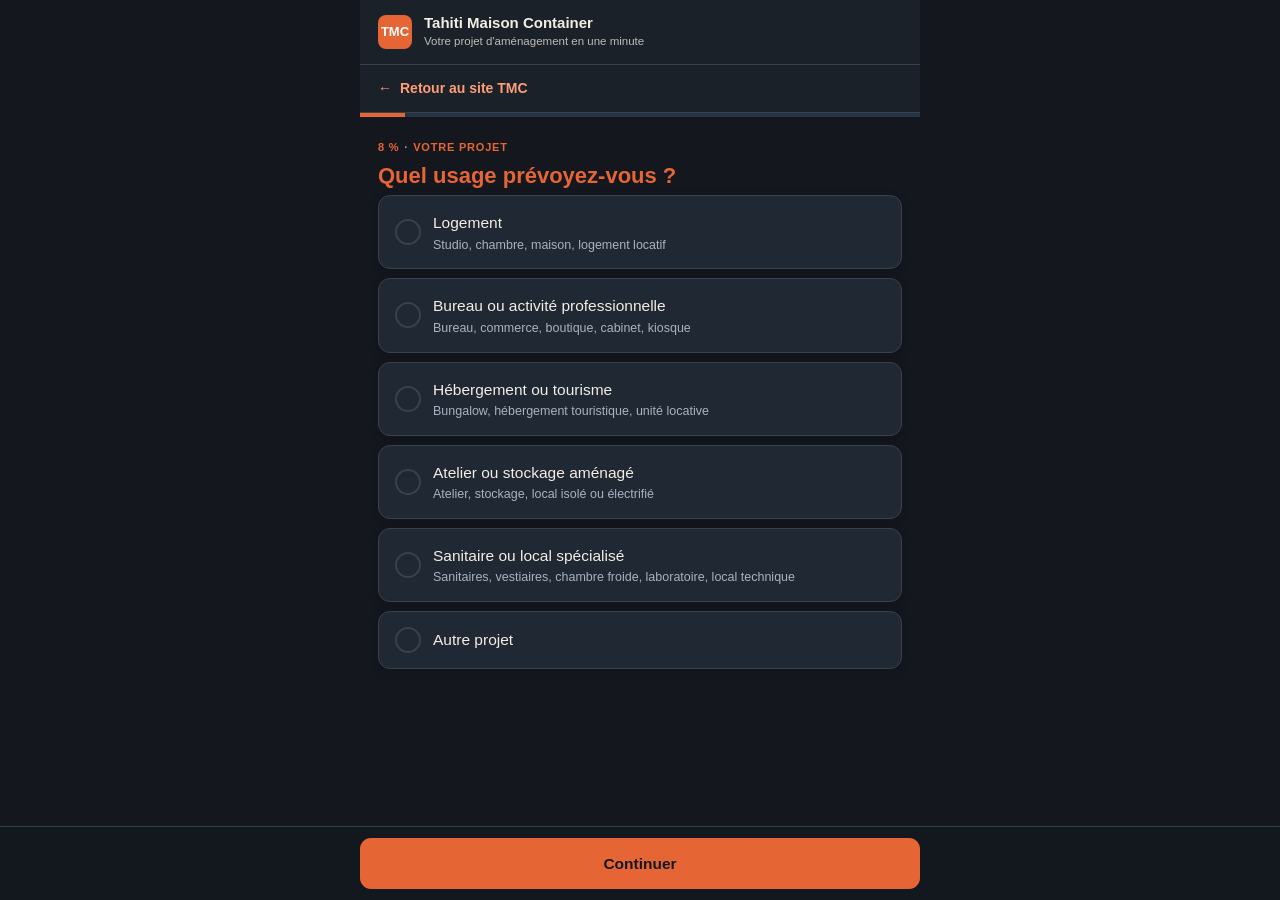
==== demande/index.html @ 203e708a "Remplacer le profil administration ou commune par Une administration publique" ====
<!DOCTYPE html>
<html lang="fr">
<head>
<meta charset="utf-8">
<meta name="viewport" content="width=device-width,initial-scale=1,viewport-fit=cover">
<title>Votre demande — Tahiti Maison Container</title>
<meta name="description" content="Décrivez votre projet en une minute et obtenez le prix réel livré dans votre commune. Tahiti Maison Container, conteneurs 20 DRY et 40 HC en Polynésie.">
<meta name="robots" content="index,follow">
<meta property="og:title" content="Votre demande — Tahiti Maison Container">
<meta property="og:description" content="Une minute pour décrire votre projet et connaître le prix livré chez vous.">
<meta name="theme-color" content="#14181e">
<style>
:root{--navy:#e56535;--navy2:#ff8f62;--or:#e56535;--vert:#397d46;--rouge:#ff8f87;--gris:#a8b3c2;--bg:#14181e;--card:#202833;--bord:#364252;--ombre:0 2px 10px rgba(0,0,0,.22)}
*{box-sizing:border-box;-webkit-tap-highlight-color:transparent}
html,body{margin:0;padding:0}
body{font-family:-apple-system,BlinkMacSystemFont,"Segoe UI",Roboto,Arial,sans-serif;background:var(--bg);color:#f3eee5;line-height:1.5;font-size:16px}
.app{max-width:560px;margin:0 auto;min-height:100vh;display:flex;flex-direction:column;background:var(--bg)}
header{background:var(--navy);color:#f3eee5;padding:14px 18px;display:flex;align-items:center;gap:12px}
header .logo{width:34px;height:34px;border-radius:8px;background:var(--or);display:flex;align-items:center;justify-content:center;font-weight:800;font-size:13px;flex:0 0 auto}
header h1{margin:0;font-size:15px;font-weight:700;line-height:1.2}
header p{margin:1px 0 0;font-size:11.5px;opacity:.75}
.bar{height:4px;background:#273241}
.bar i{display:block;height:100%;background:var(--or);width:0;transition:width .3s ease}
main{flex:1;padding:22px 18px 130px}
.step{display:none;animation:in .25s ease}
.step.on{display:block}
@keyframes in{from{opacity:0;transform:translateY(8px)}to{opacity:1;transform:none}}
.kicker{font-size:11px;font-weight:700;letter-spacing:.8px;text-transform:uppercase;color:var(--or);margin-bottom:6px}
.kicker b{color:var(--navy)}
.kicker i{font-style:normal;color:#98a4b5;margin:0 5px}
h2{margin:0 0 6px;font-size:22px;line-height:1.25;color:var(--navy);font-weight:750}
.sub{margin:0 0 18px;font-size:14px;color:var(--gris)}
.opts{display:flex;flex-direction:column;gap:9px}
button.opt{display:flex;align-items:center;gap:12px;width:100%;text-align:left;background:var(--card);border:1.5px solid var(--bord);border-radius:12px;padding:15px 16px;font:inherit;font-size:15.5px;color:#f3eee5;cursor:pointer;box-shadow:var(--ombre);transition:.12s}
button.opt:hover{border-color:var(--navy2)}
button.opt.sel{border-color:var(--navy);background:#35271f;box-shadow:inset 0 0 0 1px var(--navy)}
button.opt .ic{flex:0 0 auto;width:26px;height:26px;border-radius:50%;border:2px solid var(--bord);display:flex;align-items:center;justify-content:center;font-size:13px;color:#f3eee5}
button.opt.sel .ic{background:var(--navy);border-color:var(--navy)}
button.opt .tx{flex:1}
button.opt .tx small{display:block;color:var(--gris);font-size:12.5px;margin-top:2px;line-height:1.35}
label.f{display:block;margin-bottom:13px}
.mods{display:grid;grid-template-columns:1fr 1fr;gap:11px;margin:2px 0 13px}
.sep2{height:1px;background:var(--bord);margin:20px 0 16px}
.mods label.f{margin-bottom:0}
.mods input{text-align:center;font-weight:700}
label.f span{display:block;font-size:13px;font-weight:600;margin-bottom:5px;color:#e0e5ec}
input,select,textarea{width:100%;font:inherit;font-size:16px;padding:13px 14px;border:1.5px solid var(--bord);border-radius:11px;background:var(--card);color:#f3eee5}
input:focus,select:focus,textarea:focus{outline:0;border-color:var(--navy)}
textarea{min-height:88px;resize:vertical}
.err{color:var(--rouge);font-size:13px;margin-top:8px;font-weight:600}
.nav{position:fixed;left:0;right:0;bottom:0;background:rgba(20,24,30,.97);backdrop-filter:blur(8px);border-top:1px solid var(--bord);padding:11px 18px calc(11px + env(safe-area-inset-bottom))}
.nav .in{max-width:560px;margin:0 auto;display:flex;gap:10px;align-items:center}
.btn{font:inherit;font-size:15.5px;font-weight:700;border:0;border-radius:11px;padding:14px 20px;cursor:pointer}
.btn.p{background:var(--navy);color:#f3eee5;flex:1}
.btn.p:disabled{background:#364252;cursor:not-allowed}
.btn.s{background:transparent;color:var(--gris);padding:14px 12px;font-weight:600}
.prix{background:linear-gradient(135deg,var(--navy),var(--navy2));color:#f3eee5;border-radius:14px;padding:16px 18px;margin:16px 0 4px;box-shadow:var(--ombre)}
.prix .lb{font-size:11.5px;text-transform:uppercase;letter-spacing:.7px;opacity:.8}
.prix .val{font-size:29px;font-weight:800;line-height:1.15;margin:3px 0}
.prix .det{font-size:12.5px;opacity:.85}
.note{background:#2d241e;border-left:3px solid var(--or);padding:11px 13px;font-size:13.5px;border-radius:0 9px 9px 0;margin:14px 0}
.note b{color:#ff9d77}
.grille{margin:9px 0 12px;display:grid;grid-template-columns:1fr auto;gap:6px 14px;font-size:12.8px;align-items:baseline}
.grille i{font-style:normal;color:#c0b4a9;line-height:1.3}
.grille b{color:#ff9d77;white-space:nowrap;text-align:right;font-weight:700}
.grille em{grid-column:1/-1;font-style:normal;font-weight:800;color:var(--navy);font-size:11.5px;letter-spacing:.6px;text-transform:uppercase;margin:9px 0 1px;padding-bottom:4px;border-bottom:1px solid #544033}
.grille em:first-child{margin-top:2px}
.pj{margin:16px 0 2px}
.pjb{display:flex;align-items:center;justify-content:center;gap:9px;width:100%;background:var(--card);border:1.5px dashed #627087;border-radius:12px;padding:15px 16px;font-size:14.5px;font-weight:600;color:var(--navy);cursor:pointer;transition:.12s}
.pjb:hover{border-color:var(--navy);background:#273241}
.pjb input{display:none}
.pja{margin:8px 2px 0;font-size:12.5px;color:var(--gris);line-height:1.45}
.pjf{display:flex;align-items:center;gap:10px;background:var(--card);border:1.5px solid var(--bord);border-radius:11px;padding:10px 12px;margin-top:8px;font-size:13.5px}
.pjf .nm{flex:1;overflow:hidden;text-overflow:ellipsis;white-space:nowrap;color:#f3eee5}
.pjf .sz{color:var(--gris);font-size:12px;white-space:nowrap}
.pjf .rm{border:0;background:transparent;font:inherit;font-size:18px;line-height:1;color:#98a4b5;cursor:pointer;padding:0 2px}
.pjf .rm:hover{color:var(--rouge)}
.pjerr{color:var(--rouge);font-size:12.8px;font-weight:600;margin-top:8px}
.gab{background:var(--card);border:1px solid var(--bord);border-radius:12px;padding:12px 10px 10px;margin:14px 0 4px;box-shadow:var(--ombre)}
.gab svg{display:block;width:100%;height:auto}
.gab .lg{font-size:12.3px;color:var(--gris);line-height:1.65;margin:9px 4px 0}
.gab .lg b{color:#f3eee5}
.gab .lg u{text-decoration:none;color:#ff9d77;font-weight:700}
.gab .sep{height:1px;background:var(--bord);margin:12px 2px 10px}
.recap{background:var(--card);border:1px solid var(--bord);border-radius:13px;padding:4px 16px;box-shadow:var(--ombre)}
.recap .r{display:flex;justify-content:space-between;gap:14px;padding:11px 0;border-bottom:1px solid #364252;font-size:14px}
.recap .r:last-child{border:0}
.recap .r b{color:var(--gris);font-weight:600;flex:0 0 42%}
.recap .r span{text-align:right;flex:1}
.fin{text-align:center;padding:16px 0}
.fin .ok{width:66px;height:66px;border-radius:50%;background:var(--vert);color:#f3eee5;font-size:33px;display:flex;align-items:center;justify-content:center;margin:0 auto 14px}
footer{padding:16px 18px 26px;text-align:center;color:var(--gris);font-size:12px;line-height:1.6}
footer a{color:var(--navy);text-decoration:none;font-weight:600}

.site-return{display:flex;align-items:center;gap:8px;min-height:48px;padding:11px 18px;background:#f3eee5;color:var(--navy);border-bottom:1px solid var(--bord);font-size:14px;font-weight:700;text-decoration:none}
.site-return:hover{background:#273241;text-decoration:underline}
.site-return:focus-visible{outline:3px solid var(--or);outline-offset:-3px}

/* Palette harmonisée avec l’accueil TMC. */
:root{color-scheme:dark}
header{background:#1b2129;border-bottom:1px solid var(--bord)}
header .logo{color:#fff}
header h1{color:#f3eee5}
.bar{background:#273241}
.site-return{background:#1b2129;color:#ff9d77}
.btn.p{color:#14181e}
.btn.p:disabled{color:#98a4b5}
button.opt.sel .ic{color:#14181e}
.prix{background:linear-gradient(135deg,#36251f,#202833);border:1px solid #82503b;color:#f3eee5}
.prix .val{color:#ff9d77}
input::placeholder,textarea::placeholder{color:#98a4b5;opacity:1}
input:focus-visible,select:focus-visible,textarea:focus-visible,button:focus-visible,a:focus-visible{outline:2px solid #ff8f62;outline-offset:3px}
.gab svg text{fill:#c7d0dc}
.gab svg rect{fill:#273241;stroke:#e56535}
.gab svg line{stroke:#98a4b5}
.gab svg text[font-weight="800"]{fill:#ff9d77}

</style>
</head>
<body>
<div class="app">
<header>
  <div class="logo">TMC</div>
  <div><h1>Tahiti Maison Container</h1><p>Votre projet d'aménagement en une minute</p></div>
</header>
<a class="site-return" href="../"><span aria-hidden="true">←</span> Retour au site TMC</a>
<div class="bar"><i id="bar"></i></div>
<main id="main"></main>
<div class="nav"><div class="in">
  <button class="btn s" id="back" onclick="prec()">Retour</button>
  <button class="btn p" id="next" onclick="suiv()">Continuer</button>
</div></div>
<footer>
  Tahiti Maison Container — N° Tahiti 710194<br>
  <a href="tel:+68987226555">87 22 65 55</a> · <a href="mailto:tahitimaisoncontainer@gmail.com">tahitimaisoncontainer@gmail.com</a>
</footer>
</div>
<script>
/* ============ PARAMETRES A AJUSTER ============ */
var SITE_ACHAT = "https://tahitimaisoncontainer-jpg.github.io/avendrecontainer/";
// L’envoi est assuré par le modèle EmailJS dédié ci-dessous.


/* ============ TARIFS (identiques a la page de vente) ============ */
var BASE20 = 623451, BASE40 = 832451;
var COM = [
 ["Papeete",0,0],["Pirae",23892,28908],["Faa'a",23892,28908],["Arue",23892,28908],
 ["Punaauia",28908,47760],["Mahina",28908,47760],["Paea",35192,72897],["Tiarei",35192,72897],
 ["Papenoo",35192,72897],["Papara",47760,91750],["Hitiaa",47760,91750],["Mahaena",47760,91750],
 ["Mataiea",56559,106832],["Papeari",60329,109346],["Faaone",66000,111860],["Taravao",69127,113117],
 ["Toahotu",70384,115630],["Afaahiti",70384,115630],["Vairao",71641,116888],["Pueu",71641,116888],
 ["Teahupoo",75411,123171],["Tautira",75411,123171],["Moorea",90000,160000],
 ["Raiatea (au quai)",50000,95000],["Bora-Bora (au quai)",50000,95000],["Tahaa (au quai)",50000,95000],
 ["Autre île",-1,-1]
];
var ETUDE = [
 [60,"25 245 XPF"],[120,"45 499 XPF"],[180,"70 698 XPF"],[240,"90 783 XPF"],[9999,"120 042 XPF"]
];

/* ============ ETAT ============ */
var S = {besoin:"Aménager un conteneur"}, idx = 0, ordre = [];
var ENVOI_EN_COURS = false;
var BROUILLON_ENVOI = "tmc-amenagement-envoi-v2";
function referenceDemande(){
  if(!S.reference){
    var date = new Date().toLocaleDateString("fr-CA", {timeZone:"Pacific/Tahiti",year:"numeric",month:"2-digit",day:"2-digit"}).replace(/-/g, "").slice(2);
    var alphabet = "ABCDEFGHJKLMNPQRSTUVWXYZ23456789", octets = new Uint8Array(6), code = "";
    window.crypto.getRandomValues(octets);
    for(var i=0;i<octets.length;i++) code += alphabet[octets[i] % alphabet.length];
    S.reference = "AM-" + date + "-" + code;
  }
  return S.reference;
}

function fmt(n){ return String(Math.round(n)).replace(/\B(?=(\d{3})+(?!\d))/g," "); }
function comInfo(nom){ for(var i=0;i<COM.length;i++) if(COM[i][0]===nom) return COM[i]; return null; }

function prixUnitaire(){
  var c = comInfo(S.commune); if(!c) return null;
  if(c[1] === -1) return "devis";
  if(S.format === "20 DRY") return BASE20 + c[1];
  if(S.format === "40 HC")  return BASE40 + c[2];
  return null;
}
function prixTotal(){
  var u = prixUnitaire(); if(u === null || u === "devis") return u;
  var q = parseInt(S.quantite,10); if(!q || q < 1) q = 1;
  return u * q;
}
function tarifEtude(){
  var m = parseFloat(String(S.surface||"").replace(",","."));
  if(!m || m <= 0) return null;
  for(var i=0;i<ETUDE.length;i++) if(m <= ETUDE[i][0]) return ETUDE[i][1];
  return null;
}

/* ============ ECRANS ============ */
var E = {};

E.profil = {k:"Pour commencer", q:"Vous êtes…", ch:"profil", o:[
  ["Un particulier"],["Une entreprise"],["Une administration publique"],["Une association"]]};

E.redirection = {k:"Conteneur brut", q:"Tout est déjà en ligne", redirect:1,
  sub:"Pour un conteneur livré tel quel, le prix de votre commune s'affiche directement sur notre page conteneurs, et vous commandez depuis cette page. Inutile de remplir un questionnaire."};

E.commune = {k:"Le lieu", q:"Où votre projet sera-t-il installé ?", sel:"commune",
  sub:"Choisissez le lieu, puis ajoutez un quartier ou un repère si vous le connaissez."};

E.acces = {k:"Livraison", q:"Un camion-grue peut-il accéder à l'emplacement ?", ch:"acces",
  sub:"C'est le point qui fait échouer le plus de livraisons.", o:[
  ["Oui, l'accès est dégagé"],["Non, l'accès est difficile"],["Je ne sais pas"]]};

E.delai = {k:"Calendrier", q:"Pour quand ?", ch:"delai", o:[
  ["Dans le mois"],["Dans 1 à 3 mois"],["Dans 3 à 6 mois"],["Dans plus de 6 mois"],
  ["Pas de date, je me renseigne"]]};

/* ---- branche AMENAGEMENT ---- */
E.usage = {k:"Votre projet", q:"Quel usage prévoyez-vous ?", ch:"usage", o:[
  ["Logement","Studio, chambre, maison, logement locatif"],
  ["Bureau ou activité professionnelle","Bureau, commerce, boutique, cabinet, kiosque"],
  ["Hébergement ou tourisme","Bungalow, hébergement touristique, unité locative"],
  ["Atelier ou stockage aménagé","Atelier, stockage, local isolé ou électrifié"],
  ["Sanitaire ou local spécialisé","Sanitaires, vestiaires, chambre froide, laboratoire, local technique"],
  ["Autre projet"]]};

E.formule = {k:"Votre projet",q:"Quelle formule souhaitez-vous ?",ch:"formule",formule:1,
 sub:"Choisissez une formule pour votre projet.",o:[
 ["Clé en main sans assainissement","Aménagement complet, hors assainissement."],
 ["Clé en main avec assainissement","Aménagement complet avec assainissement."],
 ["Je choisis mes prestations","Je sélectionne les travaux souhaités."]]};

E.prestations = {k:"Votre aménagement", q:"Quelles prestations souhaitez-vous ?", ch:"prestations", multi:1, prestations:1,
  sub:"Plusieurs choix possibles. Sélectionnez les travaux à confier à TMC ; les autres pourront être précisés lors de notre échange.", o:[
  ["Isolation et habillage intérieur"],
  ["Électricité et éclairage"],
  ["Plomberie et sanitaires"],
  ["Cuisine"],
  ["Portes, fenêtres et baies vitrées"],
  ["Ventilation ou climatisation"],
  ["Toiture de protection"],
  ["Terrasse et accès"],
  ["Fondations ou plots"],
  ["Assainissement et raccordements"],
  ["Autres prestations"],
  ["À définir ensemble", "Nous préciserons les travaux avec vous.", 1]]};

E.destination = {k:"La livraison",q:"Où souhaitez-vous recevoir vos conteneurs ?",destination:1,
 sub:"Au quai ou jusqu’au terrain : choisissez ce qui vous convient."};

E.modules = {k:"Votre projet", q:"Quels conteneurs souhaitez-vous aménager ?", mod:1, gabarit:1, num:"surface",
  sub:"Indiquez vos conteneurs. La surface indicative est calculée automatiquement pour un logement ; vous recevrez ensuite votre estimation globale par email."};

E.implantation = {k:"Votre projet", q:"Comment ces modules seront-ils implantés ?", ch:"implantation",
  sub:"Assembler des conteneurs et en poser plusieurs séparément ne coûtent pas la même chose : jonctions et reprises d'étanchéité d'un côté, équipements et raccordements dupliqués de l'autre.", o:[
  ["Assemblés en un seul bâtiment","Ouvertures entre les modules, un seul volume habitable"],
  ["Séparés, posés indépendamment","Chaque module fonctionne seul, sur le même terrain ou sur plusieurs sites"],
  ["Superposés, avec un étage","Structure porteuse, escalier ou coursive"],
  ["Je ne sais pas encore","Nous le déterminerons ensemble"]]};

E.terrain = {k:"Le terrain", q:"Où en êtes-vous avec le terrain ?", ch:"terrain", o:[
  ["Il m'appartient ou je le loue"],
  ["Achat ou bail en cours de signature"],
  ["Je l'ai repéré, il n'est pas encore à moi"],
  ["Je n'ai pas encore de terrain"]]};

E.indivision = {k:"Le terrain", q:"Le terrain est-il en indivision ?", ch:"indivision",
  sub:"C'est le premier motif d'enlisement des projets en Polynésie. Autant le savoir tout de suite.", o:[
  ["Non, je suis seul propriétaire ou titulaire du bail"],
  ["Oui, et l'indivision est réglée","J'ai l'accord écrit des indivisaires"],
  ["Oui, et elle n'est pas réglée"],
  ["Je ne sais pas"]]};

var TERRAIN_PARTICULIER = E.terrain;
var TERRAIN_STRUCTURE = {k:"L’emplacement",q:"Votre structure dispose-t-elle déjà d’un emplacement pour ce projet ?",ch:"terrain",o:[
 ["Oui, l’emplacement est disponible"],
 ["Un emplacement est identifié, mais sa mise à disposition reste à confirmer"],
 ["Non, nous recherchons encore un emplacement"],
 ["Je ne sais pas, ce point est géré par un autre service"]]};
E.droitUsage={k:"L’emplacement",q:"L’utilisation de cet emplacement est-elle autorisée pour ce projet ?",ch:"droitUsage",o:[
 ["Oui, l’accord de la structure ou du gestionnaire est obtenu"],
 ["L’accord est en cours"],
 ["Je ne sais pas"]]};
function estStructure(){
 return ["Une entreprise","Une administration publique","Une association"].indexOf(S.profil)>-1;
}
function etatTerrain(){
 var equivalents={
  "Oui, l’emplacement est disponible":"Il m'appartient ou je le loue",
  "Un emplacement est identifié, mais sa mise à disposition reste à confirmer":"Je l'ai repéré, il n'est pas encore à moi",
  "Non, nous recherchons encore un emplacement":"Je n'ai pas encore de terrain",
  "Je ne sais pas, ce point est géré par un autre service":"À confirmer par la structure"};
 return equivalents[S.terrain]||S.terrain;
}
function terrainLocalise(){
 return ["Il m'appartient ou je le loue","Achat ou bail en cours de signature","Je l'ai repéré, il n'est pas encore à moi"].indexOf(etatTerrain())>-1;
}
function droitsTerrainClairs(){
 return estStructure()?S.droitUsage==="Oui, l’accord de la structure ou du gestionnaire est obtenu":
  S.indivision==="Non, je suis seul propriétaire ou titulaire du bail" || S.indivision==="Oui, et l'indivision est réglée";
}
function adapterTerrain(){
 E.terrain=estStructure()?TERRAIN_STRUCTURE:TERRAIN_PARTICULIER;
 if(S.terrain && !E.terrain.o.some(function(o){return o[0]===S.terrain;})){
  delete S.terrain;delete S.indivision;delete S.droitUsage;delete S.parcelle;delete S.acces;
 }
 if(estStructure())delete S.indivision;else delete S.droitUsage;
 if(!terrainLocalise()){delete S.parcelle;delete S.acces;}
}

E.parcelle = {k:"Le terrain", q:"Le numéro de votre parcelle", txt:"parcelle",
  sub:"Il se trouve en quelques secondes sur otia.gov.pf. Facultatif, mais il me fait gagner un aller-retour.", opt:1};

E.plan = {k:"Votre projet", q:"Avez-vous un plan ou un croquis ?", ch:"plan", pj:1,
  reperes:"Un croquis à main levée photographié me suffit pour démarrer : envoyez-le en réponse au mail reçu après votre demande.<br>Si vous n'avez rien, je fais établir le plan. Tarifs en XPF :<div class='grille'><em>Plan 2D coté</em><i>1 conteneur 20 pieds</i><b>35 800</b><i>1 conteneur 40 pieds</i><b>53 700</b><i>Par conteneur 20 pieds en plus</i><b>+ 17 900</b><i>Par conteneur 40 pieds en plus</i><b>+ 29 900</b><em>Visuel 3D &nbsp;·&nbsp; en option</em><i>1 conteneur 20 pieds</i><b>47 800</b><i>1 conteneur 40 pieds</i><b>65 700</b><i>Par conteneur 20 pieds en plus</i><b>+ 23 900</b><i>Par conteneur 40 pieds en plus</i><b>+ 35 800</b></div><b>Le plan 2D</b> me sert à chiffrer votre projet au poste près, et sert de base à l’étude des démarches administratives nécessaires à votre projet.<br><b>Le visuel 3D</b> vous montre le rendu final de votre projet avant que je commence.<br>La réalisation du plan 2D et le visuel 3D sont facturés séparément, avant leur démarrage et après votre accord. Un plan 2D coté exploitable est nécessaire au devis sur mesure.", o:[
  ["Oui, un plan coté"],["Un croquis à main levée"],["Non, rien pour l'instant"]]};

E.enveloppe = {k:"Budget", q:"Quel budget avez-vous prévu pour votre projet ?", ch:"enveloppe", etudeNote:1, echelle:1,
  sub:"Indiquez le budget de <b>l'ensemble du projet</b> : les conteneurs et leur aménagement, tous modules compris. Cette information me permet de vérifier que votre projet est cohérent avec l'enveloppe que vous envisagez. Vous recevrez notre estimation par email après l’envoi de votre demande.", o:[
  ["2 à 3 millions XPF","Enveloppe totale disponible"],
  ["3 à 5 millions XPF","Enveloppe totale disponible"],
  ["5 à 10 millions XPF","Enveloppe totale disponible"],
  ["10 à 20 millions XPF","Enveloppe totale disponible"],
  ["20 à 30 millions XPF","Projet résidentiel ou professionnel de grande taille"],
  ["30 à 50 millions XPF","Bâtiment complet ou ensemble de modules important"],
  ["50 millions XPF et plus","Programme complet, plusieurs bâtiments ou tranche importante"],
  ["Je ne sais pas encore, j'ai besoin d'être conseillé","Je vous situe au premier échange"]],
  /* Commande publique : delai de reglement, avance de tresorerie, garanties.
     A projet identique le reperage descend d une tranche. Memes valeurs de
     tranche, seuls les reperes changent. */
  descPublic:[
  "Rarement suffisant pour une commande publique",
  "Aménagement simple d'un seul module",
  "Un module entièrement aménagé et équipé",
  "Un grand module abouti, ou deux modules",
  "Trois à quatre modules, ou un ensemble de plusieurs pièces",
  "Projet de grande taille, plusieurs modules assemblés",
  "Bâtiment complet, programme ou tranche importante",
  "Je vous situe au premier échange"]};

var FINANCEMENTS = {
 "Un particulier":{q:"Comment envisagez-vous de financer ce projet ?",multi:true,sub:"Plusieurs réponses possibles si vous combinez plusieurs sources de financement.",o:[
 ["Fonds propres disponibles","",0,"disponible"],
 ["Prêt bancaire déjà accordé","",0,"disponible"],
 ["Aide ou subvention notifiée","",0,"disponible"],
 ["Prêt en cours d'instruction","",0,"attente"],
 ["Le financement reste à monter","",0,"recherche"],
 ["Je ne sais pas encore","",1,"inconnu"]]},
 "Une administration publique":{q:"Où en est le budget prévu pour ce projet ?",multi:false,sub:"Indiquez la situation actuelle du budget de votre administration publique.",o:[
 ["Budget voté et crédits disponibles","",0,"disponible"],
 ["Budget voté, crédits à mobiliser","",0,"attente"],
 ["Budget en cours de validation","",0,"attente"],
 ["Demande de financement ou de subvention en cours","",0,"attente"],
 ["Nous nous renseignons pour préparer le budget","",0,"recherche"],
 ["Je ne sais pas, ce point est suivi par un autre service","",1,"inconnu"]]},
 "Une association":{q:"Comment l’association prévoit-elle de financer ce projet ?",multi:true,sub:"Plusieurs réponses possibles si le projet combine trésorerie, subventions et participations.",o:[
 ["Trésorerie de l’association disponible","",0,"disponible"],
 ["Subvention déjà versée","",0,"disponible"],
 ["Subvention accordée, versement à venir","",0,"attente"],
 ["Demande de subvention en cours","",0,"attente"],
 ["Participation de partenaires ou mécènes déjà reçue","",0,"disponible"],
 ["Financement en cours de recherche","",0,"recherche"],
 ["Je ne sais pas encore","",1,"inconnu"]]},
 "Une entreprise":{q:"Comment l’entreprise prévoit-elle de financer ce projet ?",multi:true,sub:"Plusieurs réponses possibles si l’entreprise combine plusieurs sources de financement.",o:[
 ["Trésorerie de l’entreprise disponible","",0,"disponible"],
 ["Financement bancaire accordé","",0,"disponible"],
 ["Demande de financement bancaire en cours","",0,"attente"],
 ["Apport d’associés disponible","",0,"disponible"],
 ["Aide ou subvention déjà versée","",0,"disponible"],
 ["Aide ou subvention accordée, versement à venir","",0,"attente"],
 ["Budget d’investissement en cours de validation","",0,"attente"],
 ["Financement à rechercher","",0,"recherche"],
 ["Je ne sais pas encore","",1,"inconnu"]]}
};
function configFinancement(){return FINANCEMENTS[S.profil]||FINANCEMENTS["Un particulier"];}
function adapterFinancement(){
 var config=configFinancement();
 E.financement={k:"Budget",q:config.q,ch:"financement",multi:config.multi,sub:config.sub,o:config.o};
 var selections=String(S.financement||"").split(" · ").filter(Boolean).filter(function(v){return config.o.some(function(o){return o[0]===v;});});
 if(!config.multi && selections.length>1)selections=[];
 if(selections.some(function(v){return config.o.some(function(o){return o[0]===v && o[2];});}) && selections.length>1)selections=[];
 MULTI.financement=config.multi?selections:[];
 S.financement=selections.join(" · ");
}
function qualificationFinancement(){
 var config=configFinancement(),choix=String(S.financement||"").split(" · "),etats=[];
 config.o.forEach(function(o){if(choix.indexOf(o[0])>-1)etats.push(o[3]);});
 var disponible=etats.indexOf("disponible")>-1,attente=etats.some(function(v){return v!=="disponible";});
 var score=disponible?(attente?15:25):etats.indexOf("attente")>-1?10:etats.indexOf("recherche")>-1?5:0;
 return {score:score,disponible:disponible,partiel:disponible&&attente,aConfirmer:score<25};
}

/* ---- branche RDV ---- */
E.rdvlieu = {k:"Rendez-vous", q:"Où souhaitez-vous qu'on se voie ?", ch:"rdvlieu", o:[
  ["Sur mon terrain ou à mon bureau","Je me déplace. Déplacement facturé à partir de 5 000 XPF selon la commune."],
  ["Par téléphone ou en visio","Le plus rapide pour dégrossir le projet."]]};

E.rdvquand = {k:"Rendez-vous", q:"Quel moment vous arrange ?", ch:"rdvquand", o:[
  ["En semaine, le matin"],["En semaine, l'après-midi"],["Le samedi"],["Peu importe, appelez-moi"]]};

/* ---- commun fin ---- */
var DECISION_STRUCTURE = {q:"Le projet est-il déjà validé en interne ?",o:[
 ["Oui","Le projet est validé"],
 ["Validation en cours","La décision reste à confirmer"],
 ["Je me renseigne seulement","Aucun projet validé pour le moment"]
]};
var DECISIONS = {
 "Un particulier":{q:"Qui décide du projet avec vous ?",o:[
  ["Je décide seul","Décision personnelle"],
  ["Nous décidons en couple ou en famille","Le principe est déjà validé entre nous"],
  ["Nous n'en avons pas encore parlé","Discussion à venir"],
  ["Je décide avec un associé ou ma hiérarchie","Validation interne à obtenir"],
  ["Je fais la demande pour quelqu'un d'autre","Je ne suis pas le décideur"]]},
 "Une entreprise":DECISION_STRUCTURE,
 "Une administration publique":DECISION_STRUCTURE,
 "Une association":DECISION_STRUCTURE
};
function adapterDecision(){
 // Compatibilité avec les brouillons créés avant le changement de libellé.
 if(S.profil==="Une administration ou une commune")S.profil="Une administration publique";
 var config=DECISIONS[S.profil]||DECISIONS["Un particulier"];
 E.decision={k:"Presque fini",q:config.q,ch:"decision",o:config.o};
 if(S.decision && !config.o.some(function(o){return o[0]===S.decision;}))delete S.decision;
}
function decisionRenseignee(){
 var config=DECISIONS[S.profil]||DECISIONS["Un particulier"];
 return config.o.some(function(o){return o[0]===S.decision;});
}
function decisionValidee(){
 var config=DECISIONS[S.profil]||DECISIONS["Un particulier"];
 return S.decision===config.o[0][0] || (S.profil==="Un particulier" && S.decision===config.o[1][0]);
}
function libelleStructure(){
 return S.profil==="Une entreprise"?"Nom de l’entreprise":S.profil==="Une association"?"Nom de l’association":"Nom de l’administration publique";
}
adapterDecision();

E.contact = {k:"Vos coordonnées", q:"Vos coordonnées pour recevoir votre proposition", contact:1,
  sub:"Vous recevrez l’estimatif et les étapes pour poursuivre par email après transmission. Utilisez le dernier champ pour préciser vos questions ou vos contraintes.",
  confid:1};

E.estimation = {k:"Budget et décision", q:"Votre estimation indicative", estimation:1};
E.recap = {k:"C'est prêt", q:"Vérifiez avant d'envoyer", recap:1};
E.fini = {k:"", q:"", fini:1};

/* ============ ETAPES AFFICHEES ============ */
var PHASE = {
  profil:"Votre projet", besoin:"Votre projet", usage:"Votre projet",
  formule:"Votre projet", prestations:"Votre projet", destination:"Le terrain", modules:"Votre projet", implantation:"Votre projet", surface:"Votre projet",
  commune:"Le terrain", terrain:"Le terrain", indivision:"Le terrain", droitUsage:"Le terrain", parcelle:"Le terrain", acces:"Le terrain",
  plan:"Votre plan", delai:"Votre plan",
  enveloppe:"Budget et décision", estimation:"Budget et décision", financement:"Budget et décision",
  decision:"Budget et décision", etape:"Budget et décision",
  rdvlieu:"Le rendez-vous", rdvquand:"Le rendez-vous",
  contact:"Vos coordonnées", recap:"Vos coordonnées"
};
function phaseDe(k){
  if(k === "commune" && S.besoin === "Prendre rendez-vous") return "Le rendez-vous";
  if(k === "usage" && S.besoin === "Prendre rendez-vous") return "Le rendez-vous";
  if(k === "delai" && S.besoin === "Prendre rendez-vous") return "Le rendez-vous";
  return PHASE[k] || "";
}
function listePhases(){
  var out = [], vu = {};
  for(var i=0;i<ordre.length;i++){
    var f = phaseDe(ordre[i]);
    if(f && !vu[f]){ vu[f] = 1; out.push(f); }
  }
  return out;
}
/* Progression reelle : elle avance a chaque ecran et ne revient jamais en arriere.
   Avant que le besoin soit choisi on prend le parcours amenagement comme hypothese,
   pour que le pourcentage parte de zero des la premiere question. */
function ecransUtiles(){
  var L = ordre;
  if(!S.besoin){
    S.besoin = "Aménager un conteneur";
    L = parcours();
    delete S.besoin;
  }
  var u = [];
  for(var i=0;i<L.length;i++)
    if(L[i] !== "fini" && L[i] !== "redirection") u.push(L[i]);
  return u;
}
function progression(){
  var u = ecransUtiles(), pos = u.indexOf(ordre[idx]);
  if(pos < 0) return null;
  return Math.round((pos + 1) / u.length * 100);
}
function compteur(){
  var f = phaseDe(ordre[idx]), pc = progression();
  if(!f || pc === null) return "";
  return '<b>' + pc + ' %</b><i>·</i>' + esc(f);
}

/* ============ MODULES ============ */
/* Le nombre de conteneurs est saisi explicitement : c est lui qui donne l echelle
   du projet. Tout le reste — surface, plans, budget — en decoule et porte sur
   l ensemble, jamais sur un module isole. */
var S20 = 13, S40 = 28; /* surface au sol arrondie, hors tout */

function nMod(k){ var v = parseInt(S[k], 10); return (isNaN(v) || v < 0) ? 0 : Math.min(60, v); }
function totalMod(){ return nMod("n20") + nMod("n40"); }
function surfaceMod(){ return nMod("n20") * S20 + nMod("n40") * S40; }
function libelleMod(){
  if(S.modules === "\u00c0 d\u00e9finir") return "nombre \u00e0 d\u00e9finir";
  var a = nMod("n20"), b = nMod("n40"), p = [];
  if(a) p.push(a + " \u00d7 20 pieds");
  if(b) p.push(b + " \u00d7 40 pieds");
  return p.join(" + ");
}
/* Cout d acquisition des conteneurs, prix publics de la page de vente, hors
   supplement de commune : plancher volontairement prudent. */
function plancherConteneurs(){ return nMod("n20") * BASE20 + nMod("n40") * BASE40; }

/* Bareme de l architecte, sans marge. Le premier conteneur porte le tarif de base,
   les suivants le tarif additionnel. */
function prixPlan(){
  var a = nMod("n20"), b = nMod("n40");
  if(a + b < 1) return null;
  if(b > 0) return [53700 + (b - 1) * 29900 + a * 17900, 65700 + (b - 1) * 35800 + a * 23900];
  return [35800 + (a - 1) * 17900, 47800 + (a - 1) * 23900];
}

/* La surface vit sur le meme ecran que le comptage : elle doit se rafraichir
   des que le client change le nombre de modules. */
function blocSurface(champ){
  if(S.usage==="Logement" && S.modules!=="À définir" && totalMod()>0){
    return '<div class="note"><b>Environ '+surfaceMod()+' m² indicatifs</b>, calculés à partir de vos conteneurs. La terrasse est comptée séparément.</div>';
  }
  var h = "";
  if(champ === "surface" && totalMod())
    h += '<div class="note">Vous avez indiqu\u00e9 <b>' + esc(libelleMod()) + '</b>, soit environ <b>'
       + surfaceMod() + ' m\u00b2 au sol au total</b>' + (totalMod() > 1 ? ' pour l\'ensemble des ' + totalMod() + ' modules' : '')
       + '. Le champ ci-dessous est pr\u00e9rempli avec ce total : corrigez-le si votre am\u00e9nagement diff\u00e8re \u2014 partie non am\u00e9nag\u00e9e. N’incluez pas la terrasse dans cette surface.</div>';
  return h + '<label class="f"><span>Surface au sol totale du projet, en m\u00b2</span>'
       + '<input id="i_' + champ + '" type="number" inputmode="decimal" min="1" placeholder="par exemple 26" value="'
       + esc(S[champ]||"") + '" oninput="maj(\'' + champ + '\',this.value)"></label>';
}

function blocModules(){
  if(S.modules === "\u00c0 d\u00e9finir")
    return '<div class="note">Nombre de conteneurs \u00e0 d\u00e9finir. Indiquez une surface approximative ci-dessous : elle me suffit pour situer le projet.</div>';
  var t = totalMod();
  if(!t) return "";
  return '<div class="prix"><div class="lb">Votre projet</div>'
       + '<div class="val" style="font-size:21px;line-height:1.3">' + esc(libelleMod()) + '</div>'
       + '<div class="det"><b>' + surfaceMod() + ' m\u00b2 au sol au total</b>'
       + (t > 1 ? ' \u00b7 ' + t + ' modules, soit ' + (nMod("n40") && nMod("n20") ? S20 + ' et ' + S40 : (nMod("n40") ? S40 : S20)) + ' m\u00b2 par module' : '')
       + '. La surface, les plans et le budget demand\u00e9s ensuite portent sur cet ensemble.</div></div>';
}
function majMod(k, v){
  S[k] = v;
  effaceErr();
  if(S.modules === "\u00c0 d\u00e9finir") delete S.modules;
  var t = totalMod();
  if(t<2)delete S.implantation;
  if(t) S.modules = libelleMod(); else delete S.modules;
  /* la surface suit le nombre de modules tant que le client ne l a pas corrigee lui meme */
  if(S.usage==="Logement" || !S.surfaceManuelle){ var q = surfaceMod(); if(q) S.surface = String(q); else delete S.surface; if(S.usage==="Logement")delete S.surfaceManuelle; }
  ordre = parcours();
  var z = document.getElementById("modres"); if(z) z.innerHTML = blocModules();
  var y = document.getElementById("surfzone"); if(y) y.innerHTML = blocSurface("surface");
  var b = document.getElementById("modx"); if(b) b.className = "opt";
}
function modInconnu(){
  S.modules = "\u00c0 d\u00e9finir";
  delete S.n20; delete S.n40;
  if(!S.surfaceManuelle) delete S.surface;
  ordre = parcours();
  rendre();
}

/* ============ PARCOURS ============ */
function estSurTahiti(){
 var c=comInfo(S.commune),rang=c?COM.indexOf(c):-1;
 return rang>=0 && rang<22;
}
function libelleLieu(){
 return S.commune==="Autre île"?S.ile||"Autre île":String(S.commune||"").replace(" (au quai)","");
}
function normaliserLivraison(){
 if(estSurTahiti())S.livraison="Jusqu’au terrain, avec déchargement et pose";
}
function champQuartier(){
 return '<label class="f"><span>Quartier ou repère (facultatif)</span><input id="i_emplacement" type="text" maxlength="240" placeholder="Par exemple : PK, côté mer ou montagne" value="'+esc(S.emplacement||"")+'" oninput="maj(\'emplacement\',this.value)"></label>';
}

function parcours(){
  adapterDecision();
  adapterTerrain();
  adapterFinancement();
  normaliserLivraison();
  var p = ["usage","profil","modules"];
  p.push("formule");
  if(formulePersonnalisee())p.push("prestations");
  if(totalMod() >= 2 || S.modules === "À définir") p.push("implantation");
  p.push("commune");
  if(S.commune && !estSurTahiti())p.push("destination");
  p.push("terrain");
  if(estStructure()){
    if(etatTerrain()==="Il m'appartient ou je le loue")p.push("droitUsage");
  }else if(etatTerrain() === "Il m'appartient ou je le loue" || etatTerrain() === "Achat ou bail en cours de signature")p.push("indivision");
  if(terrainLocalise()){
    p.push("parcelle");
    if(S.livraison==="Jusqu’au terrain, avec déchargement et pose")p.push("acces");
  }
  return p.concat(["plan","delai","enveloppe","financement","decision","contact","recap","fini"]);
}

/* ============ COHERENCE BUDGET ============ */
/* Barème de provision standard, version 2026-10-28.
   Fourchettes construites à partir des postes détaillés TMC 2021/2024/2026.
   Ce sont des provisions de préqualification, pas les extrema de devis identiques.
   Pas de coefficient automatique selon le profil du client. */
var BAREME = {version:"2026-10-28", amenagement:[180000,220000], toiture:[6200,6200], plot:32000, assainissement:{petit:1000000,intermediaire:2500000,grand:3000000,surfaceReference:26}};
function estPublic(){ return S.profil === "Une administration publique"; }
function arrondiHaut(v,pas){ return Math.ceil(v/(pas||10000))*(pas||10000); }
function nombre(v){ return Number(String(v||"").replace(",",".")); }
function prestation(v){ return String(S.prestations||"").indexOf(v)>-1; }
function nombrePlotsCalcule(){
  // Règle TMC : aucun partage d’appuis entre modules.
  if(!S.modules || S.modules==="À définir" || totalMod()<1)return null;
  return nMod("n20")*4+nMod("n40")*10;
}
function toitureCalculee(){
  if(!S.modules || S.modules==="À définir" || totalMod()<1)return null;
  var a=nMod("n20"), b=nMod("n40"), n=a+b, largeur=2.438;
  if(n>1 && S.implantation!=="Assemblés en un seul bâtiment" && S.implantation!=="Séparés, posés indépendamment")return null;
  var separes=n>1 && S.implantation==="Séparés, posés indépendamment";
  var surface=separes?a*(6.058+2)*(largeur+2)+b*(12.192+2)*(largeur+2):((b?12.192:6.058)+2)*(largeur*n+2);
  return {surface:Math.round(surface*100)/100,hypothese:separes?"toitures séparées, débord de 1 m sur chaque côté":n>1?"modules côte à côte sous une toiture rectangulaire, débord extérieur de 1 m sur chaque côté":"débord de 1 m sur chaque côté"};
}
function provisionAssainissement(){
 var surface=nombre(S.surface);
 if(!Number.isFinite(surface)||surface<=0)return null;
 // Base TMC : 1 000 000 XPF pour 2 x 20 DRY (environ 26 m²).
 // Plancher petit projet ; pas de plafond artificiel pour les grandes surfaces.
 var montant=arrondiHaut(Math.max(BAREME.assainissement.petit,surface*BAREME.assainissement.petit/BAREME.assainissement.surfaceReference),10000);
 return {bas:montant,haut:montant,regle:"calcul automatique selon la surface intérieure du projet, dimensionnement à confirmer pendant l’étude"};
}
function estimationProjet(){
  var m=nombre(S.surface), lignes=[], manquants=[], standard=true;
  function ajoute(n,bas,haut){ lignes.push({poste:n,bas:arrondiHaut(bas),haut:arrondiHaut(haut==null?bas:haut)}); }
  if(!Number.isFinite(m)||m<=0) return {lignes:[],manquants:["Surface à préciser"],bas:null,haut:null,complet:false};
  if(!S.modules || S.modules==="À définir" || totalMod()<1) manquants.push("Nombre de conteneurs à préciser");
  else ajoute("Conteneurs et frais opérationnels (hors livraison)",plancherConteneurs());
  if(totalMod()>0 && m>nMod("n20")*15+nMod("n40")*30) manquants.push("Surface supérieure à celle des modules : extension ou surface à vérifier");
  var special=S.usage!=="Logement" && S.usage!=="Hébergement ou tourisme" && S.usage!=="Bureau ou activité professionnelle";
  if(special) {standard=false; manquants.push("Usage spécialisé : aménagement sur étude, aucun forfait standard appliqué");}
  var core=prestation("Isolation et habillage intérieur")&&prestation("Électricité et éclairage")&&prestation("Portes, fenêtres et baies vitrées");
  var eau=S.usage==="Logement"||S.usage==="Hébergement ou tourisme"||prestation("Plomberie et sanitaires")||prestation("Cuisine");
  if(!special && (!core || (eau&&!prestation("Plomberie et sanitaires")))) {standard=false;manquants.push("Travaux partiels ou à définir : le repère standard doit être adapté");}
  if(!special) ajoute((standard?"Aménagement standard":"Repère d’aménagement standard, à adapter")+" — "+m+" m² × 180 000 à 220 000 XPF",m*BAREME.amenagement[0],m*BAREME.amenagement[1]);
  var c=COM.find(function(c){return c[0]===S.commune;});
  if(totalMod()>0 && S.modules!=="À définir" && c && COM.indexOf(c)<=21 && S.livraison==="Jusqu’au terrain, avec déchargement et pose" && S.acces==="Oui, l'accès est dégagé") {
    // Grille Tahiti : supplément HT, TVA transport 13 %, arrondi supérieur par module.
    ajoute("Transport Tahiti, accès standard",nMod("n20")*arrondiHaut(c[1]*1.13)+nMod("n40")*arrondiHaut(c[2]*1.13));
  } else manquants.push(S.livraison==="Au quai uniquement"?"Fret et mise à disposition au quai à chiffrer":"Transport, grutage et livraison finale à chiffrer selon destination et accès");
  if(prestation("Toiture de protection")) {
    var toit=toitureCalculee();
    if(toit){
      ajoute("Fournitures de toiture — "+toit.surface+" m² calculés automatiquement avec débords de 1 m",toit.surface*BAREME.toiture[0]);
      manquants.push("Main-d’œuvre de toiture à ajouter ; fournitures seules dans ce repère");
      if(totalMod()>1)manquants.push("Géométrie de toiture à vérifier par TMC : "+toit.hypothese);
    }else manquants.push("TMC doit préciser l’implantation au sol pour calculer la toiture, sans demander de métrés au client");
  }
  if(prestation("Fondations ou plots")) {
    var plots=nombrePlotsCalcule();
    if(Number.isInteger(plots)&&plots>0) ajoute("Provision pour "+plots+" plots bas — calcul automatique selon les conteneurs",plots*BAREME.plot);
    else manquants.push("Définir les conteneurs pour calculer automatiquement les appuis ; TMC vérifiera leur type sur le terrain");
  }
  if(prestation("Assainissement et raccordements")) {
    var ass=provisionAssainissement();
    if(ass)ajoute("Provision d’assainissement — "+ass.regle,ass.bas,ass.haut);
    else manquants.push("Provision d’assainissement à préciser par TMC selon l’usage et la configuration");
    if(S.reseaux!=="Raccordements extérieurs pris en charge séparément") manquants.push("Raccordements extérieurs eau/électricité à chiffrer");
  }
  if(prestation("Cuisine")) manquants.push("Mobilier de cuisine et électroménager non chiffrés");
  if(prestation("Ventilation ou climatisation")) manquants.push("Climatisation et ventilation à dimensionner");
  if(prestation("Terrasse et accès")) manquants.push("Terrasse, escalier et accès à chiffrer");
  if(prestation("Autres prestations")||prestation("À définir ensemble")) manquants.push("Prestations complémentaires à définir");
  if(S.implantation && S.implantation!=="Assemblés en un seul bâtiment" && S.implantation!=="Séparés, posés indépendamment") manquants.push("Implantation ou superposition à valider techniquement");
  if(S.profil==="Une administration publique") manquants.push("Conditions du marché et financement à vérifier par TMC");
  var bas=lignes.reduce(function(a,l){return a+l.bas;},0),haut=lignes.reduce(function(a,l){return a+l.haut;},0);
  return {lignes:lignes,manquants:manquants,bas:lignes.length?arrondiHaut(bas,100000):null,haut:lignes.length?arrondiHaut(haut,100000):null,standard:standard,complet:standard&&manquants.length===0};
}
function estimPlancher(){return estimationProjet().bas;}
function tauxPlancher(){return BAREME.amenagement[0];}
var COEF_PUBLIC=1; // Compatibilité avec l’ancien topo interne, aucun multiplicateur public.
function plafondEnveloppe(){
  if(S.enveloppe === "2 à 3 millions XPF") return 3000000;
  if(S.enveloppe === "3 à 5 millions XPF") return 5000000;
  if(S.enveloppe === "5 à 10 millions XPF") return 10000000;
  if(S.enveloppe === "10 à 20 millions XPF") return 20000000;
  if(S.enveloppe === "20 à 30 millions XPF") return 30000000;
  if(S.enveloppe === "30 à 50 millions XPF") return 50000000;
  if(S.enveloppe === "50 millions XPF et plus") return 1e12;
  return null;
}
function minimumEnveloppe(){
 var tranches={"2 à 3 millions XPF":2000000,"3 à 5 millions XPF":3000000,"5 à 10 millions XPF":5000000,"10 à 20 millions XPF":10000000,"20 à 30 millions XPF":20000000,"30 à 50 millions XPF":30000000,"50 millions XPF et plus":50000000};
 return Object.prototype.hasOwnProperty.call(tranches,S.enveloppe)?tranches[S.enveloppe]:null;
}
function coherenceBudget(){
 var e=estimationProjet(),pl=plafondEnveloppe(),minimum=minimumEnveloppe();
 if(e.bas===null || pl===null)return "inconnue";
 if(!e.standard)return "incomplete";
 if(pl<e.haut)return "incompatible";
 if(!e.complet)return "incomplete";
 return minimum>=e.haut?"coherente":"juste";
}
function texteBudget(){
 var c=coherenceBudget();
 return c==="incompatible"?"Budget inférieur au repère calculé : réduire le périmètre ou revoir l’enveloppe.":c==="incomplete"?"Comparaison à confirmer : des postes restent à chiffrer.":c==="juste"?"Le budget annoncé peut couvrir le montant indicatif affiché ; le montant mobilisable reste à confirmer.":c==="coherente"?"Le budget déclaré couvre le montant indicatif affiché, sous réserve de l’étude technique.":"Budget à préciser pour comparer.";
}
function signatureEstimation(){
 var e=estimationProjet();
 return JSON.stringify(["a-partir-haut-v1",BAREME.version,S.formule,e.lignes,e.manquants,S.enveloppe,S.usage,S.prestations,S.implantation,S.commune,S.ile,S.livraison,S.acces,prestation("Assainissement et raccordements")?S.reseaux:null]);
}
function accordEstimation(ok){ S.estimationLue=ok?signatureEstimation():""; }
function messageEstimation(e){
 if(!(nombre(S.surface)>0))return "Indiquez une surface approximative pour situer votre projet.";
 if(!S.modules || S.modules==="À définir" || totalMod()<1)return "Les conteneurs sont à définir avec TMC avant de calculer le prix global.";
 if(e.manquants.some(function(v){return v.indexOf("Travaux partiels")===0;}))return "Pour les seules prestations choisies, le prix sera précisé par TMC. Le tarif d’un aménagement complet n’est pas appliqué.";
 return "Ce type d’aménagement nécessite un chiffrage adapté par TMC.";
}
function estimationTexte(){
 var e=estimationProjet();
 if(e.bas===null || !e.standard || !S.modules || S.modules==="À définir")return messageEstimation(e);
 return "À partir de "+fmt(e.haut)+" XPF"
   +"\nConteneurs, aménagement et prestations chiffrées compris."
   +"\nEstimatif non contractuel, hors étude et plan 2D."
   +(e.manquants.length?"\nMontant à compléter : certains travaux ou frais restent à chiffrer lors de l’étude. Le montant indiqué n’est pas un prix final.":"");
}

function blocEstimation(){
 var e=estimationProjet();
 if(e.bas===null || !e.standard || !S.modules || S.modules==="À définir")return '<div class="note"><b>Prix à préciser.</b> '+esc(messageEstimation(e))+' Vous pouvez transmettre votre demande.</div>';
 var h='<div class="prix"><div class="lb">'+(e.complet?'Budget global indicatif':'Budget global provisoire')+'</div><div class="val" style="font-size:23px">À partir de<br><span style="white-space:nowrap">'+fmt(e.haut)+' XPF</span></div></div>';
 h+='<p class="pja">Conteneurs et prestations chiffrées compris. Estimatif non contractuel, hors étude, plans, mobilier et équipements.</p>';
 if(e.manquants.length)h+='<p class="pja">Des éléments restent à chiffrer et s’ajouteront au montant indiqué.'+(e.manquants.some(function(v){return v.indexOf("Main-d’œuvre de toiture")>-1;})?' La pose de la toiture sera ajoutée.':'')+'</p>';
 return h+'<div class="note">'+esc(texteBudget())+'</div>';
}
function majEstimation(champ,val){
 S[champ]=val; S.estimationLue="";
 var z=document.getElementById("estimation-live"); if(z)z.innerHTML=blocEstimation();
 var c=document.getElementById("estimation-lue");if(c)c.checked=false;
 effaceErr();
}

/* ============ NOTATION ============ */
function noter(){
  var A=0,B=0,C=0,D=0,Ee=0,F=0, dr=[];
  var rdv = (S.besoin === "Prendre rendez-vous");

  /* A - precision du projet (20) */
  if(rdv){
    A = 8;
    if(S.usage && S.usage !== "Autre projet") A += 4;
    if(S.rdvlieu) A += 2;
  } else {
    if(S.usage && S.usage !== "Autre projet") A += 5;
    if(S.surface) A += 4;
    if(S.plan === "Oui, un plan coté") A += 7;
    else if(S.plan === "Un croquis à main levée") A += 4;
    if(typeof PJ !== "undefined" && PJ.length) A += 4;
  }
  A = Math.min(20, A);

  /* B - terrain et logistique (15) */
  if(rdv) B = 9;
  else {
    if(etatTerrain() === "Il m'appartient ou je le loue") B = 12;
    else if(etatTerrain() === "Achat ou bail en cours de signature") B = 9;
    else if(etatTerrain() === "Je l'ai repéré, il n'est pas encore à moi") B = 4;
    else B = 0;
    if(S.acces === "Oui, l'accès est dégagé") B += 3;
    else if(S.acces === "Non, l'accès est difficile") B -= 3;
    if(S.parcelle && String(S.parcelle).length > 2) B += 2;
  }
  B = Math.max(0, Math.min(15, B));

  /* C - budget et financement (25) */
  var coh = coherenceBudget();
  if(rdv) C = 12;
  else {
    if(coh === "coherente") C = 15;
    else if(coh === "juste"){ C = 9; dr.push("enveloppe juste"); }
    else if(coh === "incompatible"){ C = 3; dr.push("enveloppe incompatible avec la surface"); }
    else C = 6;
    var financementQualifie=qualificationFinancement();
    C += financementQualifie.score===25?10:financementQualifie.score>=10?6:financementQualifie.score===5?2:0;
  }
  C = Math.max(0, Math.min(25, C));

  /* D - echeance (15) */
  if(S.delai === "Dans le mois") D = 15;
  else if(S.delai === "Dans 1 à 3 mois") D = 13;
  else if(S.delai === "Dans 3 à 6 mois") D = 9;
  else if(S.delai === "Dans plus de 6 mois") D = 4;
  else D = 0;

  /* E - pouvoir de decision (10) */
  if(rdv) Ee = 7;
  else if(S.decision === "Je décide seul") Ee = 10;
  else if(S.decision && S.decision.indexOf("en couple") > -1) Ee = 8;
  else if(S.decision && S.decision.indexOf("associé") > -1) Ee = 5;
  else if(S.decision && S.decision.indexOf("pas encore parlé") > -1) Ee = 4;
  else if(S.decision && S.decision.indexOf("quelqu'un d'autre") > -1) Ee = 0;
  else Ee = 4;

  /* F - engagement (15) */
  var et = String(S.etape||"").toLowerCase();
  if(rdv) F = 15;
  else if(et.indexOf("je commande") > -1) F = 15;
  else if(et.indexOf("compare") > -1) F = 11;
  else if(et.indexOf("j'en parle") > -1) F = 9;
  else if(et.indexOf("plus tard") > -1) F = 4;
  else F = 4;
  if(!rdv && S.plan === "Oui, un plan coté") F += 2;
  F = Math.max(0, Math.min(15, F));

  if(S.indivision === "Oui, et elle n'est pas réglée") dr.push("indivision non réglée");
  if(S.acces === "Non, l'accès est difficile") dr.push("accès camion-grue difficile");
  if(etatTerrain() === "Je n'ai pas encore de terrain") dr.push("pas de terrain");

  var sc = Math.max(0, Math.min(100, A+B+C+D+Ee+F));
  /* Les verrous abaissent le score lui-meme, pas seulement le niveau :
     le score affiche et le niveau ne peuvent plus se contredire. */
  /* Une administration qui sous-estime l enveloppe reste un dossier a traiter :
     le budget se renegocie, la commande publique pas. On plafonne moins fort. */
  if(coh === "incompatible") sc = Math.min(sc, estPublic() ? 69 : 44);
  if(etatTerrain() === "Je n'ai pas encore de terrain"
     || etatTerrain() === "Je l'ai repéré, il n'est pas encore à moi") sc = Math.min(sc, 69);
  if(S.indivision === "Oui, et elle n'est pas réglée") sc = Math.min(sc, 84);

  var n = sc >= 85 ? 5 : sc >= 70 ? 4 : sc >= 45 ? 3 : sc >= 25 ? 2 : 1;
  var noms = ["","Froid","À qualifier","Sérieux","Chaud","Prioritaire"];
  return {score:sc, niveau:n, nom:noms[n], detail:"A"+A+" B"+B+" C"+C+" D"+D+" E"+Ee+" F"+F,
          drapeaux:dr.join(", ")};
}

/* ============ GABARIT A L ECHELLE ============ */
/* Dessin de cote, 25 pixels par metre. Le personnage mesure 1,80 m
   et se tient a l interieur : le client voit la hauteur sous plafond. */
function bonhomme(x, sol, t){
  t = t || 45; /* 45 px = 1,80 m a l echelle de 25 px par metre */
  var e = t / 45;
  return '<g fill="#e07b15" transform="translate(' + x + ',' + (sol - t) + ') scale(' + e + ')">'
       + '<circle cx="7" cy="4.5" r="4.5"/>'
       + '<path d="M7 10.5 c-5.5 0 -6.5 3.5 -6.5 7.5 v9.5 h2.6 v17.5 h2.6 v-16 h2.6 v16 h2.6 v-17.5 h2.6 v-9.5 c0 -4 -1 -7.5 -6.5 -7.5 z"/>'
       + '</g>';
}
function cote(x1, y1, x2, y2, txt, tx, ty, anc){
  return '<line x1="' + x1 + '" y1="' + y1 + '" x2="' + x2 + '" y2="' + y2 + '" stroke="#98a2b3" stroke-width="1"/>'
       + '<text x="' + tx + '" y="' + ty + '" font-size="9" fill="#5b6470" text-anchor="' + anc + '">' + txt + '</text>';
}
function boite(x, y, w, h, titre, ty){
  var g = '<text x="' + x + '" y="' + ty + '" font-size="10.5" font-weight="700" fill="#1e3a5f">' + titre + '</text>';
  g += '<rect x="' + x + '" y="' + y + '" width="' + w + '" height="' + h + '" rx="2" fill="#eef2f8" stroke="#1e3a5f" stroke-width="1.6"/>';
  var nb = Math.round(w / 15); /* une nervure tous les 60 cm environ */
  for(var i = 1; i < nb; i++){
    var cx = x + w * i / nb;
    g += '<line x1="' + cx + '" y1="' + (y + 4) + '" x2="' + cx + '" y2="' + (y + h - 4) + '" stroke="#c9d4e4" stroke-width="1"/>';
  }
  g += '<line x1="' + (x - 6) + '" y1="' + (y + h) + '" x2="' + (x + w + 6) + '" y2="' + (y + h) + '" stroke="#1e3a5f" stroke-width="1.4"/>';
  return g;
}
/* Vue de dessus : un simple rectangle a l echelle, longueur par largeur,
   avec la surface au sol et le volume. Meme echelle que la vue de cote. */
function dessus(x, y, L, W, k, titre, ty, surf){
  var w = L * k, h = W * k;
  var g = '<text x="' + x + '" y="' + ty + '" font-size="10.5" font-weight="700" fill="#1e3a5f">' + titre + '</text>';
  g += '<rect x="' + x + '" y="' + y + '" width="' + w.toFixed(1) + '" height="' + h.toFixed(1) + '" rx="2" fill="#eef2f8" stroke="#1e3a5f" stroke-width="1.6"/>';
  /* portes sur le bout droit */
  g += '<line x1="' + (x + w - 7).toFixed(1) + '" y1="' + y + '" x2="' + (x + w - 7).toFixed(1) + '" y2="' + (y + h).toFixed(1) + '" stroke="#1e3a5f" stroke-width="1"/>';
  /* une personne vue de dessus : 55 cm de large */
  var r = 0.275 * k;
  g += '<circle cx="' + (x + 22).toFixed(1) + '" cy="' + (y + h / 2).toFixed(1) + '" r="' + r.toFixed(1) + '" fill="#e07b15"/>';
  g += '<text x="' + (x + w / 2 + 14).toFixed(1) + '" y="' + (y + h / 2 + 5).toFixed(1) + '" font-size="13" font-weight="800" fill="#a04c05" text-anchor="middle">' + surf + '</text>';
  g += cote(x, y + h + 12, x + w, y + h + 12, L.toFixed(2).replace(".", ",") + " m", x + w / 2, y + h + 25, "middle");
  g += cote(x + w + 8, y, x + w + 8, y + h, "2,44 m", x + w + 12, y + h / 2 + 3, "start");
  return g;
}
var PLONGEE = (function(){
  var k = 25;
  var v = '<svg viewBox="0 0 360 234" role="img" aria-label="Vue de dessus a l echelle d un conteneur 20 pieds et d un 40 pieds">';
  v += dessus(14, 22, 6.06, 2.44, k, "20 pieds DRY — vu de dessus", 15, "13 m²");
  v += dessus(14, 135, 12.19, 2.44, k, "40 pieds HC — vu de dessus", 128, "28 m²");
  return v + '</svg>';
})();

var GABARIT = (function(){
  var v = '<svg viewBox="0 0 360 248" role="img" aria-label="Comparaison a l echelle d un conteneur 20 pieds et d un 40 pieds avec une personne de 1,80 m">';
  /* 20 pieds : 6,06 x 2,59 m */
  v += boite(14, 22, 151.5, 64.75, "20 pieds DRY", 15);
  v += bonhomme(30, 86.75);
  v += cote(172, 22, 172, 86.75, "2,59 m", 176, 57, "start");
  v += cote(14, 100, 165.5, 100, "6,06 m", 90, 113, "middle");
  /* 40 pieds : 12,19 x 2,90 m */
  v += boite(14, 140, 304.75, 72.5, "40 pieds HC", 133);
  v += bonhomme(30, 212.5);
  v += cote(325, 140, 325, 212.5, "2,90 m", 329, 179, "start");
  v += cote(14, 226, 318.75, 226, "12,19 m", 166, 239, "middle");
  return v + '</svg>';
})();
var LEGENDE = '<div class="lg">'
  + '<b>20 pieds DRY</b> — 6,06 × 2,44 × 2,59 m hors tout · <u>13 m²</u> au sol<br>'
  + '<b>40 pieds HC</b> — 12,19 × 2,44 × 2,90 m hors tout · <u>28 m²</u> au sol<br>'
  + 'Le personnage mesure 1,80 m. Hauteur libre : 2,39 m dans un 20 pieds, 2,70 m dans un 40 HC.<br>'
  + 'Une surface de projet s\'obtient en additionnant les modules : deux 20 pieds font 26 m\u00b2, quatre font 52 m\u00b2.'
  + '</div>';

/* ============ RENDU ============ */
function esc(t){ return String(t==null?"":t).replace(/&/g,"&amp;").replace(/</g,"&lt;").replace(/>/g,"&gt;").replace(/"/g,"&quot;"); }

function blocPrix(){
  if(S.besoin !== "Acheter un conteneur brut" || !S.commune) return "";
  var c = comInfo(S.commune);
  if(c && c[1] === -1)
    return '<div class="prix"><div class="lb">Transport maritime</div><div class="val">Sur devis</div>'
         + '<div class="det">Je consulte la compagnie et je vous donne le montant exact sous 48 h.</div></div>';
  var u = prixUnitaire();
  if(u === null)
    return '<div class="prix"><div class="lb">Prix livré à ' + esc(S.commune) + '</div>'
         + '<div class="val">' + fmt(BASE20 + c[1]) + ' à ' + fmt(BASE40 + c[2]) + ' XPF</div>'
         + '<div class="det">Selon le format, du 20 DRY au 40 HC. Livraison et pose comprises.</div></div>';
  var t = prixTotal(), q = parseInt(S.quantite,10) || 1;
  var quai = S.commune.indexOf("au quai") > -1;
  return '<div class="prix"><div class="lb">' + esc(S.format) + ' livré à ' + esc(S.commune) + '</div>'
       + '<div class="val">' + fmt(t) + ' XPF</div>'
       + '<div class="det">' + (q > 1 ? fmt(u) + ' XPF l\'unité × ' + q + ' · ' : '')
       + (quai ? 'mise à disposition au quai, livraison sur terrain sur devis'
               : 'transport et pose compris') + ' · TTC</div></div>';
}

function rendre(){
  var k = ordre[idx], e = E[k], h = "";
  var pcb = (e.fini || e.redirect) ? 100 : progression();
  document.getElementById("bar").style.width = (pcb === null ? 0 : pcb) + "%";

  if(e.fini){
    document.getElementById("main").innerHTML = '<div class="step on"><h2>Votre demande</h2><p class="sub">Revenez au formulaire pour préparer une nouvelle demande.</p></div>';
    document.getElementById("next").style.display = "none";
    return;
  }

  if(e.redirect){
    h = '<div class="step on"><div class="kicker">' + esc(e.k) + '</div><h2>' + esc(e.q) + '</h2>'
      + '<p class="sub">' + e.sub + '</p>'
      + '<a class="btn p" style="display:block;text-align:center;text-decoration:none;box-sizing:border-box" href="'
      + SITE_ACHAT + '">Voir les prix et commander</a>'
      + '<div class="note">Vous y choisissez le format et votre commune, le prix exact s\'affiche, et vous envoyez votre demande depuis la même page.</div></div>';
    document.getElementById("main").innerHTML = h;
    document.getElementById("back").style.display = "block";
    document.getElementById("next").style.display = "none";
    window.scrollTo(0,0);
    return;
  }

  h = '<div class="step on">';
  var cpt = compteur();
  if(cpt) h += '<div class="kicker">' + cpt + '</div>';
  else if(e.k) h += '<div class="kicker">' + esc(e.k) + '</div>';
  h += '<h2>' + esc(e.q) + '</h2>';
  if(e.sub) h += '<p class="sub">' + e.sub + '</p>';
  if(e.reperes){
    var pp = (typeof prixPlan === "function") ? prixPlan() : null;
    if(pp)
      h += '<div class="prix"><div class="lb">Pour votre projet \u2014 ' + esc(libelleMod()) + '</div>'
         + '<div class="val" style="font-size:22px;line-height:1.35">Plan 2D si à réaliser : ' + fmt(pp[0]) + ' XPF</div>'
         + '<div class="det">Visuel 3D en option : ' + fmt(pp[1]) + ' XPF. Ce sont les tarifs de l\'architecte, sans marge de ma part. Le d\u00e9tail du bar\u00e8me est ci-dessous.</div></div>';
    h += '<div class="note">' + e.reperes + '</div>';
  }

  if(e.o){
    h += '<div class="opts">';
    for(var i=0;i<e.o.length;i++){
      var v = e.o[i][0], d = e.o[i][1];
      if(e.o[i][3] === "pro" && S.profil === "Un particulier") continue;

      var actif = e.multi ? (MULTI[e.ch] || []).indexOf(v) > -1 : S[e.ch] === v;
      h += '<button data-option-index="' + i + '"' + (e.multi ? ' aria-pressed="' + (actif ? 'true' : 'false') + '"' : '') + ' class="opt' + (actif ? ' sel' : '') + '" onclick="' + (e.multi ? 'coche' : 'choix') + '(\'' + e.ch + '\',' + i + ')">'
         + '<span class="ic">' + (actif ? '✓' : '') + '</span><span class="tx">' + esc(v)
         + (d ? '<small>' + esc(d) + '</small>' : '') + '</span></button>';
    }
    h += '</div>';
  }
  if(e.sel){
    h += '<label class="f"><span>Île et commune</span><select id="i_' + e.sel + '" onchange="maj(\'' + e.sel + '\',this.value);rendre()">'
       + '<option value="">— choisissez —</option>';
    for(var j=0;j<COM.length;j++)
      h += '<option value="' + esc(COM[j][0]) + '"' + (S[e.sel] === COM[j][0] ? ' selected' : '') + '>' + esc(COM[j][0].replace(" (au quai)","")) + '</option>';
    h += '</select></label>';
    if(S.commune === "Autre île")
      h += '<label class="f"><span>Nom de l’île et commune</span><input id="i_ile" type="text" maxlength="160" placeholder="Par exemple Fakarava, village de Rotoava" value="' + esc(S.ile||"") + '" oninput="maj(\'ile\',this.value)"></label>';
    if(estSurTahiti())h+=champQuartier();

  }
  if(e.formule && S.formule && !formulePersonnalisee())h+='<p class="pja">'+esc(resumeFormule())+'. Vous recevrez notre prix approximatif par email.</p>';
  if(e.prestations){
    h += '<label class="f" style="margin-top:16px"><span>Précisions sur les travaux (facultatif, sauf autres prestations)</span>'
      + '<textarea id="i_prestationsDetails" maxlength="3000" placeholder="Par exemple : une baie vitrée en façade, deux prises, une douche ; toiture réalisée par mes soins…" oninput="maj(\'prestationsDetails\',this.value)">' + esc(S.prestationsDetails||"") + '</textarea></label>';
  }
  if(e.destination){
    h+='<label class="f"><span>La livraison</span><select id="i_livraison" onchange="maj(\'livraison\',this.value);rendre()"><option value="">— choisissez —</option>';
    [["Au quai uniquement","Au quai"],["Jusqu’au terrain, avec déchargement et pose","Jusqu’au terrain"],["À définir ensemble","Je ne sais pas"]].forEach(function(o){
      h+='<option value="'+esc(o[0])+'"'+(S.livraison===o[0]?' selected':'')+'>'+esc(o[1])+'</option>';
    });
    h+='</select></label>';
    if(S.livraison==="Jusqu’au terrain, avec déchargement et pose")h+=champQuartier();
  }
  if(e.gabarit) h += '<div class="gab">' + GABARIT + '<div class="sep"></div>' + PLONGEE + LEGENDE + '</div>';

  if(e.mod){
    h += '<div class="mods">'
       + '<label class="f"><span>Conteneurs 20 pieds</span><input id="i_n20" type="number" inputmode="numeric" min="0" max="60" step="1" placeholder="0" value="' + esc(S.n20||"") + '" oninput="majMod(\'n20\',this.value)"></label>'
       + '<label class="f"><span>Conteneurs 40 pieds</span><input id="i_n40" type="number" inputmode="numeric" min="0" max="60" step="1" placeholder="0" value="' + esc(S.n40||"") + '" oninput="majMod(\'n40\',this.value)"></label>'
       + '</div>';
    h += '<div id="modres">' + blocModules() + '</div>';
    h += '<button id="modx" class="opt' + (S.modules === "\u00c0 d\u00e9finir" ? ' sel' : '') + '" onclick="modInconnu()">'
       + '<span class="ic">\u2713</span><span class="tx">Je ne sais pas encore combien'
       + '<small>Nous le d\u00e9terminerons ensemble \u00e0 partir de votre besoin.</small></span></button>';
  }

  if(e.num){
    if(e.mod) h += '<div class="sep2"></div>';
    h += '<div id="surfzone">' + blocSurface(e.num) + '</div>';
  }
  if(e.txt) h += '<label class="f"><span>Numéro de parcelle</span><input id="i_' + e.txt + '" type="text" placeholder="par exemple AL29" value="' + esc(S[e.txt]||"") + '" oninput="maj(\'' + e.txt + '\',this.value)"></label>';

  if(e.echelle){
    var lb = [];
    if(S.modules) lb.push(libelleMod());
    if(S.implantation && S.implantation !== "Je ne sais pas encore") lb.push(S.implantation.toLowerCase());
    if(S.surface) lb.push(S.surface + " m\u00b2 au sol au total");
    if(lb.length)
      h += '<div class="note"><b>Le budget porte sur l\'ensemble de votre projet.</b><br>Vous avez d\u00e9crit : '
         + esc(lb.join(" \u00b7 ")) + '.<br>Choisissez la tranche qui correspond \u00e0 ce total \u2014 conteneurs et am\u00e9nagement compris \u2014 et non au co\u00fbt d\'un seul module.</div>';
  }
  if(e.confid)
    h += '<div class="note"><b>Vos informations servent à traiter votre demande auprès de TMC.</b> Elles sont transmises via EmailJS pour envoyer votre demande à TMC et votre récapitulatif par email. Elles ne sont pas publiées sur le site.</div>';

  if(e.contact){
    if(estStructure())h += '<label class="f"><span>' + esc(libelleStructure()) + '</span><input id="i_structure" type="text" autocomplete="organization" value="' + esc(S.structure||"") + '" oninput="maj(\'structure\',this.value)"></label>';
    h += '<label class="f"><span>'+esc(estStructure()?"Nom et prénom de la personne qui s’occupe du dossier":"Nom et prénom")+'</span><input id="i_nom" type="text" autocomplete="name" value="' + esc(S.nom||"") + '" oninput="maj(\'nom\',this.value)"></label>'
       + '<label class="f"><span>Téléphone</span><input id="i_tel" type="tel" inputmode="tel" autocomplete="tel" placeholder="87 12 34 56" value="' + esc(S.tel||"") + '" oninput="maj(\'tel\',this.value)"></label>'
       + '<label class="f"><span>Email</span><input id="i_mail" type="email" inputmode="email" autocomplete="email" placeholder="vous@exemple.pf" value="' + esc(S.mail||"") + '" oninput="maj(\'mail\',this.value)"></label>'
       + '<label class="f"><span>Vos questions, ou un mot sur votre projet <small style="font-weight:400;color:#5b6470">(facultatif)</small></span>'
       + '<textarea id="i_msg" placeholder="Posez-moi vos questions : délais, matériaux, isolation, normes, transport, entretien, autorisations… J\'y réponds une par une." oninput="maj(\'msg\',this.value)">' + esc(S.msg||"") + '</textarea></label>';

  }

  if(e.pj){
    h += '<div class="note"><b>Plans, croquis et photos</b><br>Après l’envoi de votre demande, répondez au mail reçu pour transmettre vos documents à TMC. Un plan existant exploitable évite de facturer un nouveau plan.</div>';
  }

  if(e.recap){
    h += '<div class="recap">' + lignesRecap().map(function(l){
      return '<div class="r"><b>' + esc(l[0]) + '</b><span>' + esc(l[1]) + '</span></div>';
    }).join("") + '</div>';
    h += '<p class="pja">Après l’envoi, vous recevrez par email votre récapitulatif et notre prix approximatif, lorsque votre projet permet de le calculer. Les plans et photos pourront être envoyés en réponse à ce mail.</p>';
    var manquants = (window.FICHIERS_A_REJOINDRE||[]).filter(function(nom){return !PJ.some(function(f){return f.nom===nom;});});
    if(manquants.length)
      h += '<div class="note"><b>Fichiers à joindre à nouveau :</b> ' + esc(manquants.join(", ")) + '. Envoyez-les par email en réponse au récapitulatif après votre demande.</div>';

  } else {
    h += blocPrix();
  }

  if(e.etudeNote && tarifEtude())
    h += '<div class="note">Pour une surface de ' + esc(S.surface) + ' m², l\'étude détaillée — matériaux, logistique, moyens humains, contraintes administratives et planning — est facturée <b>'
       + tarifEtude() + '</b>, intégralement déduite de votre commande. Elle est réglée avant son démarrage, après confirmation du périmètre. Un plan 2D coté exploitable est nécessaire ; sa réalisation, si besoin, est facturée séparément.</div>';
  h += '<div id="err" role="alert" tabindex="-1"></div></div>';
  document.getElementById("main").innerHTML = h;
  document.getElementById("back").style.display = idx === 0 ? "none" : "block";
  document.getElementById("next").style.display = "block";
  document.getElementById("next").textContent = e.recap ? "Envoyer ma demande" : "Continuer";
  window.scrollTo(0,0);
}

/* ============ PIECES JOINTES ============ */
var PJ = [], PJMAX = 6, PJUN = 4 * 1024 * 1024, PJTOT = 9 * 1024 * 1024, PJ_EN_PREPARATION = 0;

function poids(o){ return o < 1048576 ? Math.max(1, Math.round(o/1024)) + " Ko" : (o/1048576).toFixed(1).replace(".",",") + " Mo"; }
function totalPJ(){ var t=0; for(var i=0;i<PJ.length;i++) t += PJ[i].blob.size; return t; }

function listePJ(){
  var h = "";
  for(var i=0;i<PJ.length;i++)
    h += '<div class="pjf"><span class="nm">' + esc(PJ[i].nom) + '</span>'
       + '<span class="sz">' + poids(PJ[i].blob.size) + '</span>'
       + '<button class="rm" type="button" title="Retirer" onclick="retirePJ(' + i + ')">×</button></div>';
  if(PJ.length) h += '<p class="pja">' + PJ.length + (PJ.length>1?" fichiers joints, ":" fichier joint, ")
       + poids(totalPJ()) + ' au total.</p>';
  if(window.PJMSG) h += '<div class="pjerr">' + esc(PJMSG) + '</div>';
  return h;
}
function rafraichirPJ(){ var z=document.getElementById("pjliste"); if(z) z.innerHTML = listePJ(); }
function retirePJ(i){ PJ.splice(i,1); PJMSG=""; rafraichirPJ(); }

function compresse(f){
  return new Promise(function(res){
    if(String(f.type).indexOf("image/") !== 0 || f.type === "image/gif"){ res({nom:f.name, blob:f}); return; }
    var img = new Image(), url = URL.createObjectURL(f);
    img.onload = function(){
      try{
        var M = 1600, r = Math.min(1, M / Math.max(img.width, img.height));
        var c = document.createElement("canvas");
        c.width = Math.max(1, Math.round(img.width * r)); c.height = Math.max(1, Math.round(img.height * r));
        c.getContext("2d").drawImage(img, 0, 0, c.width, c.height);
        c.toBlob(function(b){
          URL.revokeObjectURL(url);
          if(b && b.size < f.size) res({nom:String(f.name).replace(/\.[^.]+$/,"") + ".jpg", blob:b});
          else res({nom:f.name, blob:f});
        }, "image/jpeg", 0.72);
      }catch(err){ URL.revokeObjectURL(url); res({nom:f.name, blob:f}); }
    };
    img.onerror = function(){ URL.revokeObjectURL(url); res({nom:f.name, blob:f}); };
    img.src = url;
  });
}

function ajoutPJ(input){
  var fs = Array.prototype.slice.call(input.files || []);
  input.value = "";
  if(!fs.length) return;
  PJMSG = "";
  PJ_EN_PREPARATION++;
  var z = document.getElementById("pjliste");
  if(z) z.innerHTML = '<p class="pja">Préparation des fichiers…</p>';
  Promise.all(fs.map(compresse)).then(function(prets){
    for(var i=0;i<prets.length;i++){
      var f = prets[i];
      if(PJ.length >= PJMAX){ PJMSG = "6 fichiers au maximum. Les suivants n'ont pas été ajoutés."; break; }
      if(f.blob.size > PJUN){ PJMSG = f.nom + " dépasse 4 Mo et n'a pas pu être joint. Envoyez-le-moi par mail après votre demande."; continue; }
      if(totalPJ() + f.blob.size > PJTOT){ PJMSG = "Limite de 9 Mo atteinte. " + f.nom + " n'a pas été ajouté."; continue; }
      PJ.push(f);
    }
    rafraichirPJ();
  }).catch(function(){ PJMSG = "Un fichier n'a pas pu être lu."; rafraichirPJ(); }).finally(function(){ PJ_EN_PREPARATION--; });
}


/* ============ INTERACTIONS ============ */
function formulePersonnalisee(){return S.formule==="Je choisis mes prestations";}
function appliquerFormule(){
 var personnalise=formulePersonnalisee();
 var selections=personnalise?String(S.prestationsPerso||"").split(" · ").filter(Boolean):E.prestations.o.slice(0,9).map(function(o){return o[0];});
 if(S.formule==="Clé en main avec assainissement")selections.push("Assainissement et raccordements");
 MULTI.prestations=selections;S.prestations=selections.join(" · ");
 if(personnalise)S.prestationsDetails=S.prestationsDetailsPerso||"";
 else delete S.prestationsDetails;
 if(!prestation("Assainissement et raccordements")){delete S.reseaux;delete S.assainExistant;}
 S.estimationLue="";
}
function resumeFormule(){
 if(formulePersonnalisee())return S.prestations||"À préciser";
 return S.formule==="Clé en main avec assainissement"?"Aménagement complet du conteneur, avec assainissement":"Aménagement complet du conteneur, sans assainissement";
}

function choix(champ, i){
  var e = E[ordre[idx]], ancienProfil=S.profil;
  S[champ] = e.o[i][0];
  if(champ==="formule")appliquerFormule();
  if(champ==="usage" && S.usage==="Logement" && totalMod()>0){S.surface=String(surfaceMod());delete S.surfaceManuelle;}
  if(champ==="terrain"){
    delete S.indivision;delete S.droitUsage;
    if(etatTerrain()==="Je n'ai pas encore de terrain"){delete S.parcelle;delete S.acces;}
  }
  if(champ==="profil"){
    delete S.decision;
    if(ancienProfil!==S.profil){delete S.terrain;delete S.indivision;delete S.droitUsage;delete S.parcelle;delete S.acces;delete S.structure;delete S.financement;MULTI.financement=[];}
    if(S.profil==="Un particulier"){
      delete S.structure;

    }
  }
  ordre = parcours();
  rendre();
  // Les documents sont envoyés par email : tous les choix uniques peuvent avancer.
  suiv();
}
/* choix multiple : on empile les reponses, l option marquee exclusive chasse les autres */
var MULTI = {};
function coche(champ, i){
  var e = E[ordre[idx]], v = e.o[i][0], excl = !!e.o[i][2];
  var a = MULTI[champ] || (MULTI[champ] = []);
  var k = a.indexOf(v);
  if(k > -1) a.splice(k, 1);
  else if(excl){ a.length = 0; a.push(v); }
  else {
    for(var j = a.length - 1; j >= 0; j--){
      for(var q = 0; q < e.o.length; q++)
        if(e.o[q][0] === a[j] && e.o[q][2]) a.splice(j, 1);
    }
    a.push(v);
  }
  var rang = {};
  for(var z = 0; z < e.o.length; z++) rang[e.o[z][0]] = z;
  a.sort(function(x, y){ return rang[x] - rang[y]; });
  S[champ] = a.join(" · ");
  if(champ==="prestations")S.prestationsPerso=S[champ];
  if(champ==="prestations" && !prestation("Assainissement et raccordements")){delete S.reseaux;delete S.assainExistant;}
  ordre = parcours();
  // Mettre les cases à jour sur place : ne pas reconstruire la page ni déplacer le défilement.
  document.querySelectorAll("#main .opts button[data-option-index]").forEach(function(button){
    var option = e.o[Number(button.getAttribute("data-option-index"))];
    var selected = !!option && a.indexOf(option[0]) > -1;
    button.classList.toggle("sel", selected);
    button.setAttribute("aria-pressed", selected ? "true" : "false");
    var icon=button.querySelector(".ic");if(icon)icon.textContent=selected?"✓":"";
  });
  effaceErr();
}

function effaceErr(){ var d = document.getElementById("err"); if(d) d.innerHTML = ""; }
function maj(champ, val){
  var avant=S[champ];
  S[champ] = val;
  if(champ==="commune" && avant!==val){delete S.emplacement;delete S.acces;delete S.livraison;delete S.ile;normaliserLivraison();}
  if(champ==="livraison" && avant!==val && val!=="Jusqu’au terrain, avec déchargement et pose"){delete S.emplacement;delete S.acces;}
  if(champ==="prestationsDetails")S.prestationsDetailsPerso=val;
  if(champ === "commune" && val !== "Autre île") delete S.ile;
  if(champ === "livraison" && val === "À définir ensemble") delete S.emplacement;
  effaceErr();
  /* des que le client corrige la surface lui-meme, on cesse de la recalculer */
  if(champ === "surface") S.surfaceManuelle = 1;
  ordre = parcours(); majPrixLive();
}

function majPrixLive(){
  var e = E[ordre[idx]];
  if(!e || (!e.sel && !e.num)) return;
  var m = document.getElementById("main"), p = m.querySelector(".prix");
  var neuf = blocPrix();
  if(p) p.outerHTML = neuf;
  else if(neuf){ var d = document.createElement("div"); d.innerHTML = neuf;
    m.querySelector(".step").insertBefore(d.firstChild, document.getElementById("err")); }
}

function valide(){
  var e = E[ordre[idx]];
  if(e.o && !S[e.ch]) return "Choisissez une réponse pour continuer.";
  if(e.formule && !e.o.some(function(o){return o[0]===S.formule;}))return "Choisissez une formule pour continuer.";
  if(e.ch==="decision" && !decisionRenseignee())return "Précisez qui valide le projet pour votre profil.";
  if(e.sel && !S[e.sel]) return "Indiquez la commune de livraison.";
  if(e.mod && !S.modules) return "Indiquez le nombre de conteneurs, ou choisissez « Je ne sais pas encore ».";
  if(e.num){
    var surface = Number(String(S[e.num]||"").replace(",", "."));
    if(!Number.isFinite(surface) || surface <= 0) return "Indiquez une surface numérique supérieure à zéro.";
  }
  if(e.mod && S.modules !== "À définir"){
    var a = Number(S.n20||0), b = Number(S.n40||0);
    if(!Number.isInteger(a) || !Number.isInteger(b) || a < 0 || b < 0 || a > 60 || b > 60 || a + b < 1)
      return "Indiquez un nombre entier de modules entre 0 et 60 pour chaque format.";
  }
  if(e.sel && S.commune === "Autre île" && String(S.ile||"").trim().length < 2)
    return "Précisez le nom de l’île et, si possible, la commune.";
  if(e.prestations && String(S.prestations||"").indexOf("Autres prestations") > -1 && String(S.prestationsDetails||"").trim().length < 3)
    return "Précisez les autres prestations souhaitées.";
  if(e.destination){
    if(["Au quai uniquement","Jusqu’au terrain, avec déchargement et pose","À définir ensemble"].indexOf(S.livraison)<0)return "Choisissez au quai, jusqu’au terrain ou « Je ne sais pas ».";
  }
  if(e.txt && !e.opt && !S[e.txt]) return "Ce champ est nécessaire.";
  if(e.contact){
    if(estStructure() && String(S.structure||"").trim().length<2)return "Merci d’indiquer le nom de votre structure.";
    if(!S.nom || S.nom.trim().length < 2) return estStructure()?"Merci d’indiquer le nom et prénom de la personne qui s’occupe du dossier.":"Merci d'indiquer votre nom.";
    var t = String(S.tel||"").replace(/[^0-9+]/g,"");
    if(t.length < 6) return "Merci d'indiquer un numéro de téléphone valide.";
    if(!/^[^@\s]+@[^@\s]+\.[^@\s]+$/.test(String(S.mail||""))) return "Merci d'indiquer un email valide.";
  }
  return null;
}
function suiv(){
  if(ENVOI_EN_COURS) return;
  var m = valide();
  if(m){ var d=document.getElementById("err"); if(d)d.innerHTML='<div class="err">'+m+'</div>';return; }
  if(E[ordre[idx]].recap){ envoyer(); return; }
  ordre = parcours();
  if(idx < ordre.length - 1){ idx++; rendre(); }
}
function prec(){ if(ENVOI_EN_COURS) return; if(idx > 0){ idx--; rendre(); } }

/* ============ RECAPITULATIF ============ */
var LIB = {reference:"Référence", prestations:"Prestations demandées", prestationsDetails:"Détail des prestations", ile:"Île et commune précisées", livraison:"Livraison souhaitée", emplacement:"Lieu final / repère", profil:"Vous êtes", besoin:"Besoin", format:"Format", commune:"Commune", quantite:"Quantité",
  acces:"Accès camion-grue", delai:"Échéance", budget:"Budget", usage:"Usage",
  modules:"Conteneurs", implantation:"Implantation", surface:"Surface totale (m²)",
  terrain:"Terrain", indivision:"Indivision", parcelle:"Parcelle", plan:"Plan", enveloppe:"Enveloppe",
  financement:"Financement", decision:"Décision", etape:"Prochaine étape", rdvlieu:"Lieu du rendez-vous",
  rdvquand:"Moment souhaité", nom:"Nom", structure:"Structure", tel:"Téléphone", mail:"Email", msg:"Message"};
var ORDRE_R = ["reference","profil","structure","besoin","usage","modules","implantation","surface","prestations","prestationsDetails","commune","ile","livraison","emplacement","acces","terrain",
  "indivision","parcelle","plan","delai","enveloppe","financement","decision","etape","rdvlieu",
  "rdvquand","nom","tel","mail","msg"];

function lignesRecap(){
 var fiche=ficheEmail();
 return Object.keys(fiche).filter(function(k){return fiche[k] && k!=="Contact TMC" && k!=="Votre réponse" && k!=="Budget approximatif du projet";}).map(function(k){return [k==="email"?"Email":k,fiche[k]];});
}
/* ============ TOPO ET ENVOI PAR MAIL ============ */
var NIV = {
 5:{e:"★★★",t:"PRIORITAIRE",n:"NIVEAU 5 — OPPORTUNITÉ PRIORITAIRE",a:[
   "Appelez dans les 24 heures, avant tout le reste.",
   "Devis sous 48 heures.",
   "Proposez un acompte de réservation pour bloquer le planning et le prix."]},
 4:{e:"★★",t:"CHAUD",n:"NIVEAU 4 — PROSPECT CHAUD",a:[
   "Devis personnalisé sous 5 jours ouvrés.",
   "Proposez un rendez-vous, sur place si le terrain est sur Tahiti ou Moorea.",
   "Relances programmées à J+7 et J+21."]},
 3:{e:"★",t:"SERIEUX",n:"NIVEAU 3 — PROSPECT SÉRIEUX",a:[
   "Estimation indicative écrite sous 48 heures, en fourchette, à plus ou moins 20 %.",
   "Puis un appel de quinze minutes pour caler ce qui manque.",
   "Pas de devis détaillé ni de plan à ce stade."]},
 2:{e:"",t:"A QUALIFIER",n:"NIVEAU 2 — PROSPECT À QUALIFIER",a:[
   "Demandez les informations manquantes, rien de plus.",
   "Aucun chiffrage tant qu'elles ne sont pas revenues.",
   "Dix minutes maximum."]},
 1:{e:"",t:"FROID",n:"NIVEAU 1 — PROSPECT FROID",a:[
   "Réponse type avec les fourchettes publiques et le lien de la page tarifs.",
   "Cinq minutes maximum. Aucun devis.",
   "Reprenez contact dans six mois si rien ne bouge."]}
};
var REP = {
 5:"Bonjour [P],\n\nMerci pour votre demande : elle est complète et précise, c'est exactement ce qu'il me faut pour vous répondre sérieusement.\n\nJe vous appelle dans les 24 heures pour valider les derniers points, puis je vous envoie le devis détaillé.\n\nSi vous souhaitez avancer plus vite, appelez-moi directement au 87 22 65 55.\n\nBien cordialement,\nJean-Baptiste HAUATA — Tahiti Maison Container",
 4:"Bonjour [P],\n\nMerci pour votre demande. Votre projet est clair et je peux le chiffrer.\n\nJe vous prépare un devis détaillé que vous recevrez sous cinq jours ouvrés. D'ici là, je vous propose un point de quinze minutes pour caler l'implantation et le calendrier : êtes-vous disponible [jour] entre [heure] et [heure] ?\n\nBien cordialement,\nJean-Baptiste HAUATA — Tahiti Maison Container\n87 22 65 55",
 3:"Bonjour [P],\n\nMerci pour les informations transmises : votre projet est clair et je peux travailler dessus.\n\nJe vous prépare une estimation chiffrée sous 48 heures. Elle vous donnera une fourchette précise, ce qu'elle comprend et ce qu'elle ne comprend pas. Je vous appellerai ensuite pour quinze minutes afin de caler les derniers points.\n\nSi vous avez une photo du terrain ou un croquis, envoyez-les-moi en réponse à ce message.\n\nBien cordialement,\nJean-Baptiste HAUATA — Tahiti Maison Container\n87 22 65 55",
 2:"Bonjour [P],\n\nMerci pour votre demande. Votre projet est réalisable, mais avant de vous annoncer un prix il me manque quelques éléments : sans eux je vous donnerais un chiffre au hasard, et ce n'est pas ma façon de travailler.\n\nPouvez-vous me préciser :\n[reprendre les points marqués « à obtenir » dans le topo]\n\nDès réception, je vous envoie une estimation chiffrée sous 48 heures.\n\nBien cordialement,\nJean-Baptiste HAUATA — Tahiti Maison Container\n87 22 65 55",
 1:"Bonjour [P],\n\nMerci de votre intérêt pour Tahiti Maison Container.\n\nPour vous donner des ordres de grandeur : un conteneur 20 DRY livré et posé revient entre 623 000 et 714 000 XPF selon votre commune, un 40 HC entre 832 000 et 993 000 XPF. Le prix exact de votre commune s'obtient ici : https://tahitimaisoncontainer-jpg.github.io/avendrecontainer/\n\nPour un projet d'aménagement, le chiffrage passe par une étude préalable, déduite de votre commande.\n\nQuand votre projet se précisera — usage, terrain, date — recontactez-moi.\n\nBien cordialement,\nJean-Baptiste HAUATA — Tahiti Maison Container\n87 22 65 55"
};

function tir(n){ var s=""; for(var i=0;i<n;i++) s+="-"; return s; }
function lg(e,v){ if(!v) return ""; if(!e) return "  "+v; while(e.length<16) e+=" "; return "  "+e+" : "+v; }

function vigilance(){
  var m=[];
  if(!S.tel) m.push("  À obtenir : un numéro de téléphone.");
  if(!S.mail) m.push("  À obtenir : une adresse email.");
  if(S.besoin==="Aménager un conteneur"){
    if(!S.enveloppe||S.enveloppe==="Je ne sais pas encore, j'ai besoin d'être conseillé")
      m.push("  À obtenir : l'enveloppe budgétaire. C'est l'information qui manque le plus souvent.");
    var cB=coherenceBudget(), pB=estimPlancher();
    var det = S.surface+" m²"+(S.modules&&S.modules!=="À définir"?" ("+libelleMod()+")":"")
            +", conteneurs et aménagement compris"+(estPublic()?", coefficient marché public x"+COEF_PUBLIC+" inclus":"");
    if(cB==="incompatible")
      m.push("  Enveloppe incompatible : le plancher est de "+fmt(pB)+" XPF pour "+det+". Recadrez avant tout chiffrage.");
    else if(cB==="juste")
      m.push("  Enveloppe juste : le plancher tourne autour de "+fmt(pB)+" XPF pour "+det+". Prévenez-le tout de suite.");
    var financementQualifie=qualificationFinancement();
    if(estPublic())m.push("  Vérifier auprès du service concerné les crédits mobilisables et les pièces d’engagement nécessaires ; un budget déclaré ne constitue ni une commande ni un paiement.");
    if(financementQualifie.partiel)m.push("  Financement partiel : distinguer les ressources déclarées disponibles et celles encore attendues.");
    else if(financementQualifie.aConfirmer)m.push("  Financement à confirmer selon le profil et les accords ou versements encore attendus.");
    if(etatTerrain()==="Je n'ai pas encore de terrain"||etatTerrain()==="Je l'ai repéré, il n'est pas encore à moi")
      m.push("  Terrain non maîtrisé : estimation en fourchette seulement, pas de devis détaillé.");
    if(S.modules==="À définir")
      m.push("  Nombre de conteneurs non défini : l'enveloppe annoncée ne veut pas dire grand-chose tant que l'échelle du projet n'est pas fixée.");
    else if(totalMod()>=2)
      m.push("  Projet multi-modules ("+libelleMod()+(S.implantation?", "+S.implantation.toLowerCase():"")+") : vérifiez à l'oral que l'enveloppe couvre bien l'ensemble et pas un seul module.");
    if(S.implantation==="Séparés, posés indépendamment")
      m.push("  Modules séparés : équipements et raccordements dupliqués, autant de livraisons que de modules. Chiffrez module par module.");
    if(S.implantation==="Superposés, avec un étage")
      m.push("  Superposition : structure porteuse, escalier et étude de charge à prévoir. Ne chiffrez pas au m² courant.");
    if(S.plan==="Non, rien pour l'instant")
      m.push("  Aucun plan : demandez une photo du terrain et un croquis à main levée.");
  }
  if(S.profil==="Une administration publique"){
    m.push("  Commande publique : règlement à 60-90 jours après service fait. Chiffrez le coût de portage, réclamez un acompte au bon de commande et un échéancier par phase.");
    m.push("  Vérifiez le seuil de mise en concurrence et qui signe l'engagement : un accord oral de service ne vaut pas bon de commande.");
  }
  if(S.acces==="Je ne sais pas") m.push("  Accès camion-grue inconnu : à vérifier avant tout chiffrage.");
  if(S.msg && String(S.msg).indexOf("?")>-1) m.push("  Il attend des réponses : reprenez ses questions une par une, c'est ce qui décide de la suite.");
  if(S.etape&&S.etape.indexOf("compare")>-1) m.push("  Il compare avec d'autres devis : soignez le délai de réponse.");
  if(S.etape&&S.etape.indexOf("plus tard")>-1) m.push("  Projet différé : ne consacrez pas de temps de chiffrage maintenant.");
  if(S.decision&&S.decision.indexOf("quelqu'un d'autre")>-1) m.push("  Ce n'est pas le décideur : demandez à parler à la personne concernée.");
  if(S.decision&&S.decision.indexOf("pas encore parlé")>-1) m.push("  Co-décideurs pas encore consultés : prévoyez un délai supplémentaire.");
  return m;
}

function topo(r){
  var N=NIV[r.niveau], L=[];
  function bloc(t,ls){ ls=ls.filter(function(x){return x;}); if(!ls.length) return;
    L.push(""); L.push(t); L.push(tir(t.length)); for(var i=0;i<ls.length;i++) L.push(ls[i]); }

  L.push("Référence : " + referenceDemande());
  L.push(N.n+"          "+r.score+"/100");
  L.push(""); L.push("CE QU'IL FAUT FAIRE"); L.push(tir(19));
  for(var i=0;i<N.a.length;i++) L.push("  "+(i+1)+". "+N.a[i]);
  if(coherenceBudget()==="incompatible"){
    L.push("");
    L.push("  ! Seul le budget bloque : le reste du dossier peut être solide.");
    L.push("    Appelez pour recadrer, annoncez la fourchette réelle, laissez-le décider.");
    L.push("    Ne produisez aucun devis avant d'avoir eu cette conversation.");
  }

  bloc("LE CLIENT",[lg("",(S.nom||"sans nom")+(S.structure?"  —  "+S.structure:"")),
    lg("",S.profil),lg("Téléphone",S.tel),lg("Email",S.mail)]);

  var pr=[lg("Besoin",S.besoin),lg("Usage",S.usage),
    lg("Conteneurs",S.modules?libelleMod():""),lg("Implantation",S.implantation),
    lg("Surface totale",S.surface?S.surface+" m² au sol":""),
    lg("Prestations",S.prestations),lg("Précisions travaux",S.prestationsDetails),
    lg("Format",S.format?S.format+(S.quantite?"  ×"+S.quantite:""):""),lg("Lieu",S.commune),
    lg("Île précisée",S.ile),lg("Livraison souhaitée",S.livraison),lg("Lieu final / repère",S.emplacement)];
  var t=prixTotal(); if(t&&t!=="devis") pr.push(lg("Prix livré",fmt(t)+" XPF TTC"));
  pr=pr.concat([lg("Terrain",S.terrain),lg("Indivision",S.indivision),lg("Parcelle",S.parcelle),
    lg("Accès grue",S.acces),lg("Plan",S.plan),
    lg("Fichiers joints",PJ.length?(PJ.length+(PJ.length>1?" fichiers à transférer séparément — réception à vérifier":" fichier à transférer séparément — réception à vérifier")):""),
    lg("Échéance",S.delai),
    lg("Lieu du RDV",S.rdvlieu),lg("Moment",S.rdvquand)]);
  bloc("LE PROJET",pr);

  var ar=[lg("Enveloppe",S.enveloppe),lg("Financement",S.financement)];
  var pl=estimPlancher(), coh=coherenceBudget();
  if(pl){
    var pc = plancherConteneurs();
    ar.push(lg("Plancher estimé",fmt(pl)+" XPF pour l'ensemble du projet"));
    if(estPublic()) ar.push(lg("",  "coefficient marché public x"+COEF_PUBLIC+" appliqué (délai de règlement et portage de trésorerie)"));
    if(pc) ar.push(lg("",  "base : "+fmt(pc)+" XPF de conteneurs ("+libelleMod()+") + "+fmt(Math.round(pl/(estPublic()?COEF_PUBLIC:1))-pc)+" XPF d'aménagement"));
    else   ar.push(lg("",  "base : surface x taux plancher constaté sur vos devis"));
  }
  var pp2 = (typeof prixPlan==="function") ? prixPlan() : null;
  if(pp2) ar.push(lg("Plans architecte","2D "+fmt(pp2[0])+" XPF  ·  3D "+fmt(pp2[1])+" XPF  (sans marge)"));
  if(coh==="incompatible") ar.push(lg("ALERTE","enveloppe sous le plancher : à recadrer dès le premier appel"));
  else if(coh==="juste") ar.push(lg("Attention","enveloppe juste au regard du plancher constaté"));
  var et=tarifEtude(); if(et) ar.push(lg("Étude applicable",et+"  (déduite de la commande)"));
  bloc("L'ARGENT",ar);
  bloc("LA DÉCISION",[lg("Décide",S.decision),lg("Prochaine étape",S.etape)]);
  if(S.msg) bloc(String(S.msg).indexOf("?")>-1 ? "SES QUESTIONS" : "SON MESSAGE",["  "+String(S.msg).replace(/\n/g,"\n  ")]);

  var v=vigilance(); if(r.drapeaux) v.unshift("  ⚑ "+r.drapeaux);
  bloc("POINTS DE VIGILANCE",v.length?v:["  Aucun."]);
  bloc("RÉPONSE PRÊTE À COPIER",["",REP[r.niveau].replace("[P]",String(S.nom||"").trim().split(" ")[0]||"")]);

  L.push(""); L.push(tir(64));
  L.push("Notation : "+r.detail);
  L.push("Reçu le "+new Date().toLocaleString("fr-FR", {timeZone:"Pacific/Tahiti"}) + " (Tahiti)"+"  —  page de demande TMC");
  return L.join("\n");
}

function sansSuite(){return S.etape==="Non merci, je ne souhaite pas poursuivre" || S.etape==="Je garde la proposition pour plus tard" || S.etape==="J'en parle autour de moi, puis je reviens vers vous";}
function intentionEtude(){return S.etape==="Je souhaite poursuivre avec l’étude"||S.etape==="Je commande";}
function pointsAClarifier(){
 var client=[], technique=[], e=estimationProjet();
 if(!S.usage||S.usage==="Autre projet")client.push("Préciser l’usage et les pièces ou équipements souhaités.");
 if(!(nombre(S.surface)>0))client.push("Indiquer une surface approximative souhaitée en m² ; TMC pourra ensuite proposer les modules.");
 if(etatTerrain()!=="Il m'appartient ou je le loue")client.push(estStructure()?"Préciser la disponibilité de l’emplacement auprès de la structure ou du service concerné.":"Préciser à quelle étape le terrain ou le droit d’usage sera disponible, sans engager l’étude avant clarification.");
 else if(!droitsTerrainClairs())client.push(estStructure()?"Confirmer l’autorisation d’utiliser l’emplacement pour ce projet.":"Clarifier le droit d’usage et l’accord des propriétaires ou indivisaires.");
 if(plafondEnveloppe()===null)client.push("Préciser le montant réellement mobilisable pour l’ensemble du projet, même approximatif.");
 if(coherenceBudget()==="incompatible")client.push("Revoir la surface ou les prestations, ou l’enveloppe disponible : le budget déclaré est sous le repère calculé.");
 if(qualificationFinancement().aConfirmer)client.push(estPublic()?"Confirmer la disponibilité des crédits et les validations budgétaires restantes auprès du service concerné.":S.profil==="Une association"?"Confirmer la trésorerie mobilisable, les subventions ou participations reçues et celles encore attendues.":S.profil==="Une entreprise"?"Confirmer la part de trésorerie, d’apport ou de financement bancaire disponible et les accords encore attendus.":"Confirmer la part de financement disponible et celle encore en attente avant de lancer l’étude.");
 if((estSurTahiti()||S.livraison==="Jusqu’au terrain, avec déchargement et pose") && (!S.emplacement||/préciser|définir/i.test(S.emplacement)))technique.push("Préciser le quartier ou le repère avant d’organiser la livraison sur le terrain.");
 if(S.plan==="Oui, un plan coté" && !PJ.length)client.push("Envoyer le plan 2D annoncé pour vérifier s’il est exploitable avant de proposer un nouveau plan.");
 if(!decisionValidee())client.push("Confirmer la validation du projet et du budget auprès de la personne ou de l’instance qui décide.");
 if(S.modules==="À définir"||!S.modules)technique.push("Proposer le nombre et le format des modules à partir de la surface et de l’usage.");
 e.manquants.forEach(function(v){if(!/Surface à préciser|Nombre de conteneurs à préciser/.test(v))technique.push(v+".");});
 if(S.plan!=="Oui, un plan coté")technique.push("Définir le plan 2D nécessaire au devis ; examiner d’abord les croquis ou documents déjà disponibles.");
 return {client:client,technique:Array.from(new Set(technique))};
}
function prochaineAction(){
 if(sansSuite())return "Demande close, sans relance. Vous pourrez nous contacter à nouveau si vous décidez de poursuivre.";
 return "Après lecture de l’estimatif et des conditions de l’étude ci-dessous, confirmez par email si vous souhaitez poursuivre. Les précisions techniques seront reprises avec TMC.";
}
function confirmationEtudeTexte(){
 if(sansSuite())return "Vous ne souhaitez pas poursuivre actuellement. Votre demande sera close, sans relance.";
 return "VOTRE RÉPONSE ATTENDUE\nÉcrivez à tahitimaisoncontainer@gmail.com avec l’objet « Aménagement — "+referenceDemande()+" » et le message :\n« Oui, je souhaite poursuivre avec l’étude de mon projet — "+referenceDemande()+". »\nCette réponse confirme votre souhait d’avancer. TMC vérifiera les derniers points et confirmera le périmètre et les modalités de règlement avant le démarrage de l’étude.";
}
function perimetreTechnique(){
 var p=[];
 if(prestation("Toiture de protection")){var t=toitureCalculee();p.push(t?"Toiture calculée : "+t.surface+" m² ; "+t.hypothese+" ; fournitures seules, main-d’œuvre à ajouter":"Toiture : implantation à préciser par TMC");}
 if(prestation("Fondations ou plots"))p.push(nombrePlotsCalcule()!==null?"Appuis calculés : "+nombrePlotsCalcule()+" plots (4 par 20 DRY, 10 par 40 HC), type à vérifier par TMC":"Appuis à calculer dès que les conteneurs seront définis");
 if(prestation("Assainissement et raccordements")){var ass=provisionAssainissement();p.push(ass?"Assainissement : "+ass.regle+" ; provision TMC":"Assainissement : configuration à préciser par TMC");p.push(S.reseaux||"Raccordements extérieurs : à chiffrer avec TMC");}
 return p.join(" ; ");
}

function plan2DTexte(){
 var tarif=prixPlan();
 return (tarif?fmt(tarif[0])+" XPF si un nouveau plan est nécessaire. ":"Tarif à confirmer. ")
  +"Les plans 2D sont réalisés par notre prestataire. Ils permettent de faire correspondre le devis à vos attentes en matière d’aménagement et peuvent être utilisés pour un dépôt de permis auprès de la DCA, si nécessaire.";
}
function suiteEtudeTexte(){
 return "L’étude sert à calculer le prix précis de votre projet et à préparer votre devis personnalisé. Elle est payante et doit être réglée avant de commencer. Si vous validez ensuite le devis d’aménagement et confiez les travaux à TMC, le montant de l’étude sera déduit de ce devis. Si vous ne donnez pas suite au projet, le montant réglé reste acquis à TMC au titre de l’étude réalisée. Le plan 2D est facturé séparément ; son prix n’est pas déduit des travaux.";
}

function accuse(){
 // Introduction conservée pour les outils de récapitulatif.
 return "Ia ora na "+String(S.nom||"").trim()+",\n\nVoici le récapitulatif de votre demande et votre budget approximatif.\nLes tarifs et la marche à suivre pour poursuivre figurent ci-dessous.\n\nMauruuru,\nTahiti Maison Container";
}

function objet(r){
  var N=NIV[r.niveau], res=(S.usage||S.format||S.besoin||"");
  if(S.modules && S.modules!=="À définir") res+=" "+libelleMod().replace(/×/g,"x");
  if(S.surface) res+=" "+S.surface+" m2";
  if(S.commune) res+=" a "+S.commune;
  return "[" + referenceDemande() + "] " + (N.e?N.e+" ":"")+N.t+" ("+r.score+"/100) — "+(S.nom||"sans nom")+" — "+res;
}

/* ============ ENVOI ============ */
/* Qualification commerciale interne. Le prix reste à valider : cette note
   mesure la maturité de la demande et ne confirme pas sa faisabilité. */
function evaluerDemande(){
  var terrain = 0, budget = 0, financement = 0, projet = 0, decision = 0, delai = 0;
  var terrainDisponible = etatTerrain() === "Il m'appartient ou je le loue";
  var indivisionClaire = droitsTerrainClairs();
  if(terrainDisponible) terrain = indivisionClaire ? 30 : 20;
  else if(etatTerrain() === "Achat ou bail en cours de signature") terrain = 15;
  else if(etatTerrain() === "Je l'ai repéré, il n'est pas encore à moi") terrain = 5;

  var budgetAnnonce = plafondEnveloppe() !== null;
  var coherence=coherenceBudget();
  if(budgetAnnonce) budget = coherence==="coherente"?20:coherence==="incompatible"?0:10;

  financement = qualificationFinancement().score;

  if(S.usage && S.usage !== "Autre projet") projet += 5;
  if(S.modules && S.modules !== "À définir" && totalMod() > 0) projet += 5;
  var surface = Number(String(S.surface||"").replace(",", "."));
  if(Number.isFinite(surface) && surface > 0) projet += 5;
  if(decisionValidee()) decision = 5;
  else if(decisionRenseignee()) decision = 2;
  if(S.delai && S.delai !== "Pas de date, je me renseigne") delai = 5;

  var score = terrain + budget + financement + projet + decision + delai;
  var statut;
  if(!terrainDisponible || !indivisionClaire) statut = "TERRAIN À SÉCURISER";
  else if(!budgetAnnonce) statut = "BUDGET À PRÉCISER";
  else if(coherence==="incompatible") statut = "BUDGET SOUS LE REPÈRE";
  else if(coherence!=="coherente") statut = "ESTIMATION À COMPLÉTER / BUDGET À CONFIRMER";
  else if(financement < 25) statut = "FINANCEMENT À CONFIRMER";
  else if(projet < 15) statut = "PROJET À PRÉCISER";
  else if(pointsAClarifier().client.length) statut="PRÉCISIONS À OBTENIR";
  else statut = "CONFIRMATION ATTENDUE";
  if(pointsAClarifier().client.length) score=Math.min(score,85);
  // Un dossier avec des précisions client en attente ne reçoit pas 100/100.
  // Un score élevé ne suffit jamais à valider un prix ni à identifier un concurrent.
  return {score:score,statut:statut,detail:{terrain:terrain,budget:budget,financement:financement,projet:projet,decision:decision,delai:delai}};
}

function ficheEmail(){
 var plan=prixPlan();
 var fiche={
   "Référence":referenceDemande(),
   "Client":S.nom||"",
   "Profil":S.profil||"",
   "Structure":S.profil!=="Un particulier"?S.structure||"":"",
   "Validation du projet":S.decision||"",
   "email":S.mail||"",
   "Téléphone":S.tel||"",
   "Conteneurs":S.modules?libelleMod():"À définir avec TMC",
   "Formule":S.formule||"Je choisis mes prestations",
   "Aménagement":[S.usage,S.formule?resumeFormule():S.prestations,S.prestationsDetails].filter(Boolean).join(" — "),
   "Commune / quartier":[libelleLieu(),S.emplacement].filter(Boolean).join(" — "),
   "Livraison":S.livraison||"À préciser",
   "Surface indicative":nombre(S.surface)>0?fmt(nombre(S.surface))+" m²":"À préciser",
   "Pour quand":S.delai||"À définir",
   "Budget déclaré":S.enveloppe||"À préciser",
   "Terrain":S.terrain||"À préciser",
   "Autorisation de l’emplacement":estStructure()?S.droitUsage||"À confirmer":"",
   "Financement":S.financement||"À préciser",
   "Budget approximatif du projet":estimationTexte(),
   "Étude pour le devis sur mesure":tarifEtude()||"Tarif à confirmer après définition de la surface",
   "Plan 2D":plan2DTexte(),
   "Si vous souhaitez poursuivre":suiteEtudeTexte(),
   "Votre réponse":"Choisissez : Oui, poursuivre / J’ai une question / Non merci : https://tahitimaisoncontainer-jpg.github.io/avendrecontainer/demande/reponse.html?ref="+encodeURIComponent(referenceDemande())+" — puis envoyez l’email préparé. Aucun paiement ni travaux ne sont engagés par cette réponse.",
   "Votre message":S.msg||"",
   "Contact TMC":"Jean-Baptiste HAUATA — 87 22 65 55 — tahitimaisoncontainer@gmail.com"
 };
 return fiche;
}

function verifierDossier(){
 var avant=idx,etapes=parcours(),erreur=null;
 for(var i=0;i<etapes.length;i++){
   if(etapes[i]==="recap"||etapes[i]==="fini")continue;
   idx=i;var message=valide();
   if(message){erreur={index:i,message:message};break;}
 }
 idx=avant;return erreur;
}


/* Deux messages séparés : dossier TMC, puis récapitulatif client.
   Aucun score interne n'est inclus dans le message client. */
var ETAT_ENVOIS = null;
function lienReponseEmail(choix){
 var ref=referenceDemande();
 var identite=["Nom et prénom : "+(S.nom||""),"Téléphone : "+(S.tel||""),"Email : "+(S.mail||"")];
 if(S.structure)identite.push("Structure : "+S.structure);
 var projet=["Référence : "+ref,"Projet : "+(S.usage||"")+" — "+(S.modules?libelleMod():"Conteneurs à définir"),"Lieu : "+[libelleLieu(),S.emplacement].filter(Boolean).join(" — ")];
 var objet="Aménagement — "+ref+" — ",message;
 if(choix==="oui"){
   objet+="Oui, poursuivre l’étude";
   message="Bonjour TMC,\n\nOui, je souhaite poursuivre avec l’étude de mon projet — "+ref+".\n\n"+identite.join("\n")+"\n\n"+projet.join("\n")+"\n\nPrix indicatif TMC reçu : "+estimationTexte()+"\nÉtude : "+(tarifEtude()||"Tarif à confirmer")+"\n\nPlan 2D : "+plan2DTexte()+"\n\nConditions de l’étude : "+suiteEtudeTexte()+"\n\nMerci de me préciser les modalités pour la suite. Ce message confirme mon souhait d’avancer ; il ne constitue ni un paiement ni une commande de travaux.";
 }else if(choix==="non"){
   objet+="Non merci";
   message="Bonjour TMC,\n\nNon merci, je ne souhaite pas poursuivre cette demande — "+ref+". Merci de clore mon dossier sans relance.\n\n"+identite.join("\n")+"\n\n"+projet.join("\n");
 }else{
   objet+="Question avant de décider";
   message="Bonjour TMC,\n\nJ’ai une question avant de décider pour mon projet — "+ref+".\n\nMa question : [écrivez votre question ici]\n\n"+identite.join("\n")+"\n\n"+projet.join("\n");
 }
 return "mailto:tahitimaisoncontainer@gmail.com?subject="+encodeURIComponent(objet)+"&body="+encodeURIComponent(message);
}
function boutonsReponseEmail(){
 var base="display:block;padding:13px 16px;margin:10px 0;border-radius:7px;text-align:center;text-decoration:none;font-family:Arial,sans-serif;font-size:15px;font-weight:bold;";
 function bouton(choix,texte,couleur){return '<p style="margin:10px 0"><a href="'+esc(lienReponseEmail(choix))+'" style="'+base+'background:'+couleur+';color:#ffffff">'+texte+'</a></p>';}
 return '<div style="margin-top:24px"><h3>Souhaitez-vous poursuivre avec l’étude ?</h3>'
  +bouton("oui","Oui, je souhaite poursuivre","#397d46")
  +bouton("question","J’ai une question","#345574")
  +bouton("non","Non merci","#616975")
  +'<p style="font-size:13px">Chaque bouton ouvre un email prérempli à TMC. Vérifiez votre réponse puis cliquez sur « Envoyer » dans votre messagerie. Pour une question, complétez le message avant l’envoi. Aucun paiement ni travaux ne sont engagés par ce choix.</p></div>';
}
function courrierHtml(interne){
 var fiche=ficheEmail(), lignes=[];
 Object.keys(fiche).forEach(function(k){
   if(!fiche[k] || k==="Contact TMC" || k==="Votre réponse")return;
   if(!interne && ["Profil","Structure","Validation du projet","email","Téléphone","Budget déclaré","Terrain","Autorisation de l’emplacement","Financement","Votre message","Budget approximatif du projet"].indexOf(k)>-1)return;
   if(interne && k==="Aménagement" && S.formule!=="Je choisis mes prestations")return;
   var valeur=fiche[k];
   if(interne){
     if(k==="Plan 2D"){var plan=prixPlan();valeur=plan?fmt(plan[0])+" XPF":"À confirmer";}
     if(k==="Budget approximatif du projet"){
       var estimationInterne=estimationProjet();
       valeur=estimationInterne.haut!==null && estimationInterne.standard && S.modules && S.modules!=="À définir"?fmt(estimationInterne.haut)+" XPF":"À chiffrer";
     }
     // Garder l’usage visible même quand la ligne Aménagement est masquée.
     if(k==="Formule" && S.usage)valeur=S.usage+" — "+valeur;
   }
   lignes.push('<tr><th style="padding:9px;text-align:left;vertical-align:top;border-bottom:1px solid #ddd">'+esc(k==="email"?"Email":k)+'</th><td style="padding:9px;border-bottom:1px solid #ddd">'+esc(valeur).replace(/\n/g,"<br>")+'</td></tr>');
 });
 var entete=interne?'<p><b>Nouvelle demande reçue depuis le formulaire TMC.</b></p>':'<p>Ia ora na '+esc(S.nom||"")+',</p><p>Voici le prix indicatif TMC pour votre projet, puis votre récapitulatif et les modalités pour poursuivre.</p>';
 var prix="";
 if(!interne){
   var estimation=estimationProjet(),calculable=estimation.haut!==null && estimation.standard && S.modules && S.modules!=="À définir";
   prix='<div style="margin:20px 0;padding:20px;background:#fff2e9;border:1px solid #e56535;border-radius:8px"><h2 style="font-size:18px;margin:0 0 10px;color:#303946">Prix indicatif TMC pour votre projet</h2>'
    +(calculable?'<p style="font-size:28px;font-weight:bold;color:#b94b21;margin:8px 0">À partir de '+fmt(estimation.haut)+' XPF</p><p style="margin:8px 0">Conteneurs, aménagement et prestations chiffrées compris.</p><p style="font-size:13px">Estimation non contractuelle, hors étude et plan 2D. '+(estimation.manquants.length?'Certains travaux ou frais restent à chiffrer et s’ajouteront au montant indiqué. ':'')+'Le prix précis sera établi après étude.</p>':'<p>'+esc(estimationTexte())+'</p>')
    +(S.enveloppe?'<p style="font-size:13px"><b>Votre budget déclaré :</b> '+esc(S.enveloppe)+'.</p>':"")+'</div>';
 }
 var interneHtml="";
 if(interne){
   var e=evaluerDemande(),clar=pointsAClarifier();
   interneHtml='<p><b>Qualification interne : '+esc(e.score)+'/100 — '+esc(e.statut)+'</b></p><p>Validation client : confirmation à attendre après proposition. Ne pas confondre avec une commande.</p>';
   if(clar.technique.length)interneHtml+='<p><b>À vérifier par TMC :</b><br>'+clar.technique.map(esc).join("<br>")+'</p>';
 }
 var suite=interne?'<p>Le client reçoit trois choix par email : Oui, je souhaite poursuivre / J’ai une question / Non merci. Attendre son email effectivement envoyé avant de modifier l’accord au dossier.</p>':boutonsReponseEmail();
 return entete+prix+interneHtml+'<table style="border-collapse:collapse;width:100%;font-size:14px">'+lignes.join("")+'</table>'+suite+'<p>Plans et photos : répondez à cet email pour les transmettre à TMC en rappelant '+esc(referenceDemande())+'.</p>'+(interne?'<p>Notification technique : TMC-FORMULAIRE-EMAILJS-V1. Cette notification contient une demande déclarative ; elle ne constitue ni une réponse humaine ni une confirmation de l’étude.</p>':'');
}
function conserverEnvois(){
 try{sessionStorage.setItem(BROUILLON_ENVOI,JSON.stringify({state:S,multi:MULTI,files:[],date:Date.now(),envois:ETAT_ENVOIS}));}catch(e){}
}
async function transmettreEmailJS(destinataire,objetMail,contenu,repondre){
 var reponse=await fetch("https://api.emailjs.com/api/v1.0/email/send",{
   method:"POST",headers:{"Content-Type":"application/json"},
   body:JSON.stringify({service_id:"service_i0e49ke",template_id:"template_u84704l",user_id:"au3T6ceaeV1ANEIkp",template_params:{to_email:destinataire,subject:objetMail,message_html:contenu,reply_to:repondre}})
 });
 if(!reponse.ok){var probleme=new Error("EmailJS "+reponse.status);probleme.statut=reponse.status;throw probleme;}
}
async function envoyer(){
 if(ENVOI_EN_COURS)return;
 ordre=parcours();var controle=verifierDossier();
 if(controle){idx=controle.index;rendre();var zone=document.getElementById("err");if(zone)zone.innerHTML='<div class="err">'+esc(controle.message)+'</div>';return;}
 var b=document.getElementById("next"),back=document.getElementById("back"),err=document.getElementById("err");
 referenceDemande();
 var signature=JSON.stringify(ficheEmail());
 if(!ETAT_ENVOIS || ETAT_ENVOIS.signature!==signature)ETAT_ENVOIS={signature:signature,tmc:false,client:false};
 if(ETAT_ENVOIS.incertain){
   err.innerHTML='<div class="err">Le résultat du précédent essai est incertain. Vérifiez votre boîte mail avant de recommencer. Contactez TMC au 87 22 65 55 avec la référence '+esc(referenceDemande())+'. Vos réponses sont conservées.</div>';
   return;
 }
 ENVOI_EN_COURS=true;b.disabled=true;back.disabled=true;err.innerHTML="";
 conserverEnvois();
 var envoiActuel="";
 try{
   if(!ETAT_ENVOIS.tmc){
     envoiActuel="tmc";b.textContent="Envoi à TMC…";
     var evaluation=evaluerDemande();
     await transmettreEmailJS("tahitimaisoncontainer@gmail.com","["+evaluation.score+"/100 · "+evaluation.statut+"] Aménagement — "+referenceDemande()+" — "+(S.nom||"Nouveau client")+" — "+libelleLieu(),courrierHtml(true),S.mail);
     ETAT_ENVOIS.tmc=true;conserverEnvois();
     await new Promise(function(resolve){setTimeout(resolve,1200);});
   }
   if(!ETAT_ENVOIS.client){
     envoiActuel="client";b.textContent="Envoi de votre récapitulatif…";
     await transmettreEmailJS(S.mail,"Votre projet d’aménagement TMC — "+referenceDemande(),courrierHtml(false),"tahitimaisoncontainer@gmail.com");
     ETAT_ENVOIS.client=true;conserverEnvois();
   }
   location.href="merci.html?ref="+encodeURIComponent(referenceDemande());
 }catch(e){
   // Une erreur réseau peut survenir après l’acceptation de l’email : pas de
   // nouvel essai automatique susceptible de produire des doublons.
   if(!e.statut)ETAT_ENVOIS.incertain=envoiActuel;
   conserverEnvois();ENVOI_EN_COURS=false;b.disabled=false;back.disabled=false;
   b.textContent=ETAT_ENVOIS.tmc?"Réessayer le mail client":"Réessayer l’envoi";
   var message=ETAT_ENVOIS.tmc?"TMC a reçu votre demande, mais l’envoi de votre récapitulatif n’a pas pu être confirmé.":"L’envoi de votre demande n’a pas pu être confirmé.";
   err.innerHTML='<div class="err">'+message+' Vos réponses sont conservées. '+(ETAT_ENVOIS.incertain?'Vérifiez votre boîte mail avant tout nouvel essai.':'Vous pouvez réessayer.')+' En cas de difficulté, contactez TMC au 87 22 65 55 avec la référence '+esc(referenceDemande())+'.</div>';
   err.focus();
 }
}

// Le bouton Retour du navigateur doit permettre un nouvel essai après une interruption.
window.addEventListener("pageshow",function(event){
  if(event.persisted){
    ENVOI_EN_COURS = false;
    document.getElementById("next").disabled = false;
    document.getElementById("back").disabled = false;
    rendre();
  }
});

/* ============ DEMARRAGE ============ */
try{
  var sauvegarde = JSON.parse(sessionStorage.getItem(BROUILLON_ENVOI)||"null");
  if(sauvegarde && sauvegarde.state && Date.now()-sauvegarde.date < 24*60*60*1000){
    S = sauvegarde.state; ETAT_ENVOIS=sauvegarde.envois||null; delete S.budgetExact; delete S.assainExistant; delete S.etape; delete S.chambres; delete S.guidageModules; MULTI = sauvegarde.multi||{};
    if(sauvegarde.files && sauvegarde.files.length) window.FICHIERS_A_REJOINDRE = sauvegarde.files;
    if(totalMod()<2)delete S.implantation;
    if(etatTerrain()==="Je n'ai pas encore de terrain"){delete S.indivision;delete S.parcelle;delete S.acces;}
    if(!prestation("Assainissement et raccordements"))delete S.reseaux;
    if(!S.formule && S.prestations){S.formule="Je choisis mes prestations";S.prestationsPerso=S.prestations;S.prestationsDetailsPerso=S.prestationsDetails||"";}
    ordre = parcours(); idx = ordre.indexOf("recap");
  }else{sessionStorage.removeItem(BROUILLON_ENVOI);}
}catch(storageError){}
ordre = parcours();
rendre();
</script>
</body>
</html>
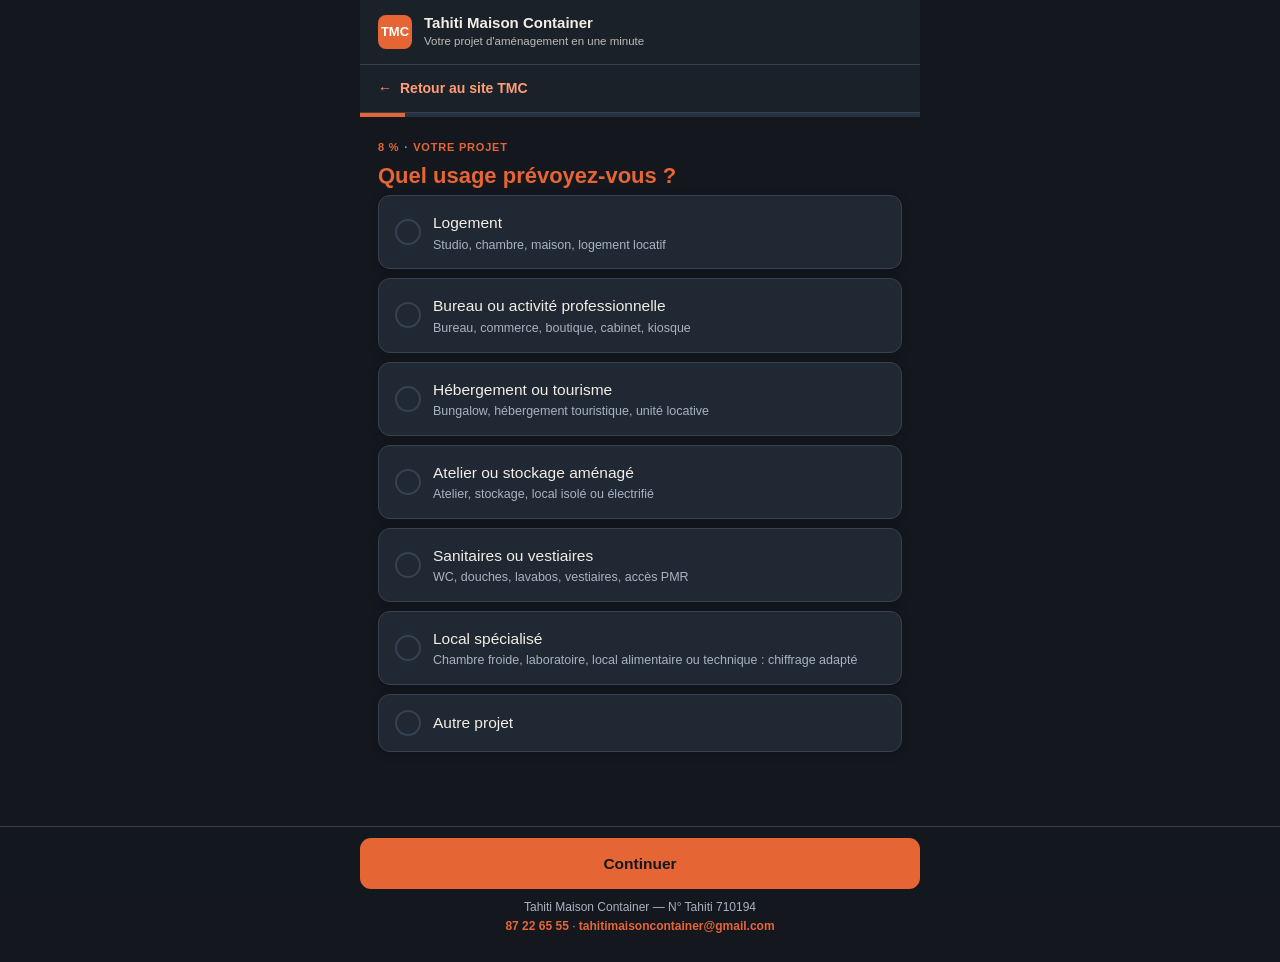
==== commit a3b1829d: "Finaliser la qualification des projets, les périmètres par usage et les emails TMC" ====
--- a/demande/index.html
+++ b/demande/index.html
@@ -220,13 +220,14 @@
   ["Bureau ou activité professionnelle","Bureau, commerce, boutique, cabinet, kiosque"],
   ["Hébergement ou tourisme","Bungalow, hébergement touristique, unité locative"],
   ["Atelier ou stockage aménagé","Atelier, stockage, local isolé ou électrifié"],
-  ["Sanitaire ou local spécialisé","Sanitaires, vestiaires, chambre froide, laboratoire, local technique"],
+  ["Sanitaires ou vestiaires","WC, douches, lavabos, vestiaires, accès PMR"],
+  ["Local spécialisé","Chambre froide, laboratoire, local alimentaire ou technique : chiffrage adapté"],
   ["Autre projet"]]};
 
 E.formule = {k:"Votre projet",q:"Quelle formule souhaitez-vous ?",ch:"formule",formule:1,
- sub:"Choisissez une formule pour votre projet.",o:[
- ["Clé en main sans assainissement","Aménagement complet, hors assainissement."],
- ["Clé en main avec assainissement","Aménagement complet avec assainissement."],
+ sub:"Choisissez la base de votre demande. Le périmètre dépend de l’usage ; l’étude précisera les équipements, options et le prix final.",o:[
+ ["Clé en main sans assainissement","Aménagement du conteneur selon l’usage, hors assainissement et options précisées ci-dessous."],
+ ["Clé en main avec assainissement","Même aménagement, avec une provision d’assainissement à confirmer après étude."],
  ["Je choisis mes prestations","Je sélectionne les travaux souhaités."]]};
 
 E.prestations = {k:"Votre aménagement", q:"Quelles prestations souhaitez-vous ?", ch:"prestations", multi:1, prestations:1,
@@ -244,6 +245,9 @@
   ["Autres prestations"],
   ["À définir ensemble", "Nous préciserons les travaux avec vous.", 1]]};
 
+E.detailsProjet={k:"Votre projet",q:"Précisez le local et les équipements souhaités",detailsProjet:1,
+ sub:"Par exemple : chambre froide et température souhaitée, laboratoire, activité et équipements. TMC vous proposera un premier repère adapté avant votre décision sur l’étude payante."};
+
 E.destination = {k:"La livraison",q:"Où souhaitez-vous recevoir vos conteneurs ?",destination:1,
  sub:"Au quai ou jusqu’au terrain : choisissez ce qui vous convient."};
 
@@ -315,11 +319,11 @@
   ["Oui, un plan coté"],["Un croquis à main levée"],["Non, rien pour l'instant"]]};
 
 E.enveloppe = {k:"Budget", q:"Quel budget avez-vous prévu pour votre projet ?", ch:"enveloppe", etudeNote:1, echelle:1,
-  sub:"Indiquez le budget de <b>l'ensemble du projet</b> : les conteneurs et leur aménagement, tous modules compris. Cette information me permet de vérifier que votre projet est cohérent avec l'enveloppe que vous envisagez. Vous recevrez notre estimation par email après l’envoi de votre demande.", o:[
-  ["2 à 3 millions XPF","Enveloppe totale disponible"],
-  ["3 à 5 millions XPF","Enveloppe totale disponible"],
-  ["5 à 10 millions XPF","Enveloppe totale disponible"],
-  ["10 à 20 millions XPF","Enveloppe totale disponible"],
+  sub:"Indiquez le budget de <b>l'ensemble du projet</b> : les conteneurs, leur aménagement et les frais annexes, étude et plans compris. Cette information me permet de vérifier que votre projet est cohérent avec l'enveloppe que vous envisagez. Vous recevrez notre estimation par email après l’envoi de votre demande.", o:[
+  ["2 à 3 millions XPF","Budget total envisagé, financement à préciser ensuite"],
+  ["3 à 5 millions XPF","Budget total envisagé, financement à préciser ensuite"],
+  ["5 à 10 millions XPF","Budget total envisagé, financement à préciser ensuite"],
+  ["10 à 20 millions XPF","Budget total envisagé, financement à préciser ensuite"],
   ["20 à 30 millions XPF","Projet résidentiel ou professionnel de grande taille"],
   ["30 à 50 millions XPF","Bâtiment complet ou ensemble de modules important"],
   ["50 millions XPF et plus","Programme complet, plusieurs bâtiments ou tranche importante"],
@@ -341,7 +345,8 @@
  "Un particulier":{q:"Comment envisagez-vous de financer ce projet ?",multi:true,sub:"Plusieurs réponses possibles si vous combinez plusieurs sources de financement.",o:[
  ["Fonds propres disponibles","",0,"disponible"],
  ["Prêt bancaire déjà accordé","",0,"disponible"],
- ["Aide ou subvention notifiée","",0,"disponible"],
+ ["Aide ou subvention déjà versée","",0,"disponible"],
+ ["Aide ou subvention notifiée, versement à venir","",0,"attente"],
  ["Prêt en cours d'instruction","",0,"attente"],
  ["Le financement reste à monter","",0,"recherche"],
  ["Je ne sais pas encore","",1,"inconnu"]]},
@@ -373,6 +378,7 @@
 };
 function configFinancement(){return FINANCEMENTS[S.profil]||FINANCEMENTS["Un particulier"];}
 function adapterFinancement(){
+ if(S.profil==="Un particulier" && S.financement==="Aide ou subvention notifiée")S.financement="Aide ou subvention notifiée, versement à venir";
  var config=configFinancement();
  E.financement={k:"Budget",q:config.q,ch:"financement",multi:config.multi,sub:config.sub,o:config.o};
  var selections=String(S.financement||"").split(" · ").filter(Boolean).filter(function(v){return config.o.some(function(o){return o[0]===v;});});
@@ -435,7 +441,7 @@
 adapterDecision();
 
 E.contact = {k:"Vos coordonnées", q:"Vos coordonnées pour recevoir votre proposition", contact:1,
-  sub:"Vous recevrez l’estimatif et les étapes pour poursuivre par email après transmission. Utilisez le dernier champ pour préciser vos questions ou vos contraintes.",
+  sub:"Vous recevrez votre récapitulatif et un prix de départ indicatif lorsque le projet permet de le calculer. Sinon, TMC précisera votre demande avant de vous proposer un premier repère. Utilisez le dernier champ pour préciser vos questions ou vos contraintes.",
   confid:1};
 
 E.estimation = {k:"Budget et décision", q:"Votre estimation indicative", estimation:1};
@@ -587,14 +593,18 @@
 }
 
 function parcours(){
+  // Les anciens dossiers regroupaient sanitaires et locaux spécialisés : ne pas supposer l’usage.
+  if(S.usage==="Sanitaire ou local spécialisé")S.usage="Local spécialisé";
   adapterDecision();
   adapterTerrain();
   adapterFinancement();
   normaliserLivraison();
+  if(S.formule && !formulePersonnalisee())appliquerFormule();
   var p = ["usage","profil","modules"];
+  if(S.usage==="Local spécialisé" || S.usage==="Autre projet")p.push("detailsProjet");
   p.push("formule");
   if(formulePersonnalisee())p.push("prestations");
-  if(totalMod() >= 2 || S.modules === "À définir") p.push("implantation");
+  if(totalMod() >= 2) p.push("implantation");
   p.push("commune");
   if(S.commune && !estSurTahiti())p.push("destination");
   p.push("terrain");
@@ -612,7 +622,7 @@
 /* Barème de provision standard, version 2026-10-28.
    Fourchettes construites à partir des postes détaillés TMC 2021/2024/2026.
    Ce sont des provisions de préqualification, pas les extrema de devis identiques.
-   Pas de coefficient automatique selon le profil du client. */
+   Provisions de budget TTC ; adaptation du profil public appliquée une seule fois en fin de calcul. */
 var BAREME = {version:"2026-10-28", amenagement:[180000,220000], toiture:[6200,6200], plot:32000, assainissement:{petit:1000000,intermediaire:2500000,grand:3000000,surfaceReference:26}};
 function estPublic(){ return S.profil === "Une administration publique"; }
 function arrondiHaut(v,pas){ return Math.ceil(v/(pas||10000))*(pas||10000); }
@@ -639,55 +649,55 @@
  var montant=arrondiHaut(Math.max(BAREME.assainissement.petit,surface*BAREME.assainissement.petit/BAREME.assainissement.surfaceReference),10000);
  return {bas:montant,haut:montant,regle:"calcul automatique selon la surface intérieure du projet, dimensionnement à confirmer pendant l’étude"};
 }
+// Repère atelier global (conteneurs + aménagement, transport local standard, toiture et plots).
+// Hors CFPA : Papara TMC2023160202D (16/02/2023), 28 324 572 / (4*28) ;
+// Afaahiti Bernard Constant (06/09/2022), estimation 11 500 000 / (2*28).
+// Moyenne des deux projets = 229 127,55 XPF/m², arrondie à 230 000.
+// Références historiques, équipements différents, aucune indexation supposée.
+var TARIF_ATELIER_GLOBAL=230000;
+function atelierCleEnMain(){return S.usage==="Atelier ou stockage aménagé" && (S.formule==="Clé en main sans assainissement" || S.formule==="Clé en main avec assainissement");}
 function estimationProjet(){
-  var m=nombre(S.surface), lignes=[], manquants=[], standard=true;
-  function ajoute(n,bas,haut){ lignes.push({poste:n,bas:arrondiHaut(bas),haut:arrondiHaut(haut==null?bas:haut)}); }
-  if(!Number.isFinite(m)||m<=0) return {lignes:[],manquants:["Surface à préciser"],bas:null,haut:null,complet:false};
-  if(!S.modules || S.modules==="À définir" || totalMod()<1) manquants.push("Nombre de conteneurs à préciser");
-  else ajoute("Conteneurs et frais opérationnels (hors livraison)",plancherConteneurs());
-  if(totalMod()>0 && m>nMod("n20")*15+nMod("n40")*30) manquants.push("Surface supérieure à celle des modules : extension ou surface à vérifier");
-  var special=S.usage!=="Logement" && S.usage!=="Hébergement ou tourisme" && S.usage!=="Bureau ou activité professionnelle";
-  if(special) {standard=false; manquants.push("Usage spécialisé : aménagement sur étude, aucun forfait standard appliqué");}
-  var core=prestation("Isolation et habillage intérieur")&&prestation("Électricité et éclairage")&&prestation("Portes, fenêtres et baies vitrées");
-  var eau=S.usage==="Logement"||S.usage==="Hébergement ou tourisme"||prestation("Plomberie et sanitaires")||prestation("Cuisine");
-  if(!special && (!core || (eau&&!prestation("Plomberie et sanitaires")))) {standard=false;manquants.push("Travaux partiels ou à définir : le repère standard doit être adapté");}
-  if(!special) ajoute((standard?"Aménagement standard":"Repère d’aménagement standard, à adapter")+" — "+m+" m² × 180 000 à 220 000 XPF",m*BAREME.amenagement[0],m*BAREME.amenagement[1]);
-  var c=COM.find(function(c){return c[0]===S.commune;});
-  if(totalMod()>0 && S.modules!=="À définir" && c && COM.indexOf(c)<=21 && S.livraison==="Jusqu’au terrain, avec déchargement et pose" && S.acces==="Oui, l'accès est dégagé") {
-    // Grille Tahiti : supplément HT, TVA transport 13 %, arrondi supérieur par module.
-    ajoute("Transport Tahiti, accès standard",nMod("n20")*arrondiHaut(c[1]*1.13)+nMod("n40")*arrondiHaut(c[2]*1.13));
-  } else manquants.push(S.livraison==="Au quai uniquement"?"Fret et mise à disposition au quai à chiffrer":"Transport, grutage et livraison finale à chiffrer selon destination et accès");
-  if(prestation("Toiture de protection")) {
-    var toit=toitureCalculee();
-    if(toit){
-      ajoute("Fournitures de toiture — "+toit.surface+" m² calculés automatiquement avec débords de 1 m",toit.surface*BAREME.toiture[0]);
-      manquants.push("Main-d’œuvre de toiture à ajouter ; fournitures seules dans ce repère");
-      if(totalMod()>1)manquants.push("Géométrie de toiture à vérifier par TMC : "+toit.hypothese);
-    }else manquants.push("TMC doit préciser l’implantation au sol pour calculer la toiture, sans demander de métrés au client");
-  }
-  if(prestation("Fondations ou plots")) {
-    var plots=nombrePlotsCalcule();
-    if(Number.isInteger(plots)&&plots>0) ajoute("Provision pour "+plots+" plots bas — calcul automatique selon les conteneurs",plots*BAREME.plot);
-    else manquants.push("Définir les conteneurs pour calculer automatiquement les appuis ; TMC vérifiera leur type sur le terrain");
-  }
-  if(prestation("Assainissement et raccordements")) {
-    var ass=provisionAssainissement();
-    if(ass)ajoute("Provision d’assainissement — "+ass.regle,ass.bas,ass.haut);
-    else manquants.push("Provision d’assainissement à préciser par TMC selon l’usage et la configuration");
-    if(S.reseaux!=="Raccordements extérieurs pris en charge séparément") manquants.push("Raccordements extérieurs eau/électricité à chiffrer");
-  }
-  if(prestation("Cuisine")) manquants.push("Mobilier de cuisine et électroménager non chiffrés");
-  if(prestation("Ventilation ou climatisation")) manquants.push("Climatisation et ventilation à dimensionner");
-  if(prestation("Terrasse et accès")) manquants.push("Terrasse, escalier et accès à chiffrer");
-  if(prestation("Autres prestations")||prestation("À définir ensemble")) manquants.push("Prestations complémentaires à définir");
-  if(S.implantation && S.implantation!=="Assemblés en un seul bâtiment" && S.implantation!=="Séparés, posés indépendamment") manquants.push("Implantation ou superposition à valider techniquement");
-  if(S.profil==="Une administration publique") manquants.push("Conditions du marché et financement à vérifier par TMC");
-  var bas=lignes.reduce(function(a,l){return a+l.bas;},0),haut=lignes.reduce(function(a,l){return a+l.haut;},0);
-  return {lignes:lignes,manquants:manquants,bas:lignes.length?arrondiHaut(bas,100000):null,haut:lignes.length?arrondiHaut(haut,100000):null,standard:standard,complet:standard&&manquants.length===0};
+ var m=nombre(S.surface),lignes=[],manquants=[],atelier=atelierCleEnMain();
+ function ajoute(poste,bas,haut){lignes.push({poste:poste,bas:arrondiHaut(bas),haut:arrondiHaut(haut==null?bas:haut)});}
+ function sansPrix(message){return {lignes:[],manquants:[message],bas:null,haut:null,standard:false,complet:false};}
+ if(!Number.isFinite(m)||m<=0)return sansPrix("Surface à préciser");
+ if(formulePersonnalisee())return sansPrix("Prestations au choix : repère adapté à établir par TMC");
+ if(["Logement","Hébergement ou tourisme","Bureau ou activité professionnelle","Atelier ou stockage aménagé","Sanitaires ou vestiaires"].indexOf(S.usage)<0)return sansPrix("Local ou équipements spécialisés : repère adapté à établir par TMC");
+ if(!S.modules || S.modules==="À définir" || totalMod()<1)return sansPrix("Nombre de conteneurs à préciser");
+ if(m>nMod("n20")*15+nMod("n40")*30)return sansPrix("Surface et conteneurs à vérifier avec TMC");
+ if(totalMod()>1 && ["Assemblés en un seul bâtiment","Séparés, posés indépendamment"].indexOf(S.implantation)<0)return sansPrix("Implantation ou superposition à chiffrer avec TMC");
+ ajoute("Conteneurs et frais opérationnels TTC",plancherConteneurs());
+ var c=comInfo(S.commune),transportLocal=c&&COM.indexOf(c)<22 && S.livraison==="Jusqu’au terrain, avec déchargement et pose" && S.acces==="Oui, l'accès est dégagé";
+ if(atelier){
+   // Décomposer l’ancien repère global : les coûts fixes ne diminuent plus avec la surface aménagée.
+   // Taravao sert uniquement à retirer une provision de transport de la référence historique.
+   var ref=comInfo("Taravao"),toit=toitureCalculee(),coutToit=toit?arrondiHaut(toit.surface*BAREME.toiture[0]):0;
+   var fixes=arrondiHaut(plancherConteneurs())+arrondiHaut(nombrePlotsCalcule()*BAREME.plot)+coutToit;
+   var transportRef=nMod("n20")*arrondiHaut(ref[1]*1.13)+nMod("n40")*arrondiHaut(ref[2]*1.13);
+   var tauxAmenagement=Math.max(0,(surfaceMod()*TARIF_ATELIER_GLOBAL-fixes-transportRef)/surfaceMod());
+   ajoute("Aménagement atelier TTC — provision adaptée à la surface aménagée",m*tauxAmenagement);
+   if(toit)ajoute("Provision de toiture standard TTC",coutToit);
+   manquants.push("Machines, équipement professionnel, ventilation et éventuelles adaptations de toiture à confirmer après étude");
+ }else{
+   ajoute("Aménagement standard TTC selon l’usage — "+m+" m²",m*BAREME.amenagement[0],m*BAREME.amenagement[1]);
+ }
+ if(prestation("Fondations ou plots"))ajoute("Provision de plots standard TTC",nombrePlotsCalcule()*BAREME.plot);
+ if(transportLocal)ajoute("Transport Tahiti TTC, accès standard",nMod("n20")*arrondiHaut(c[1]*1.13)+nMod("n40")*arrondiHaut(c[2]*1.13));
+ else manquants.push(S.livraison==="Au quai uniquement"?"Fret et mise à disposition au quai à chiffrer":"Transport et grutage à chiffrer selon le lieu et l’accès");
+ if(prestation("Assainissement et raccordements")){
+   var ass=provisionAssainissement();if(ass)ajoute("Provision d’assainissement TTC",ass.bas,ass.haut);
+   manquants.push("Assainissement : dimensionnement, terrain et raccordements extérieurs à confirmer");
+ }
+ if(S.usage==="Sanitaires ou vestiaires")manquants.push("Nombre de WC, douches, lavabos et adaptations PMR à confirmer");
+ if(usageHabitation())manquants.push("Cuisine équipée, mobilier et éventuelle climatisation hors prix de départ");
+ manquants.push("Raccordements extérieurs, terrasse et travaux particuliers du terrain hors prix de départ");
+ if(S.profil==="Une administration publique")manquants.push("Disponibilité des crédits et conditions de commande à confirmer");
+ var bas=lignes.reduce(function(a,l){return a+l.bas;},0),haut=lignes.reduce(function(a,l){return a+l.haut;},0),coefficient=estPublic()?COEF_PUBLIC:1;
+ return {lignes:lignes,manquants:manquants,bas:Math.round(arrondiHaut(bas,100000)*coefficient),haut:Math.round(arrondiHaut(haut,100000)*coefficient),standard:true,complet:false};
 }
 function estimPlancher(){return estimationProjet().bas;}
-function tauxPlancher(){return BAREME.amenagement[0];}
-var COEF_PUBLIC=1; // Compatibilité avec l’ancien topo interne, aucun multiplicateur public.
+function tauxPlancher(){return atelierCleEnMain()?TARIF_ATELIER_GLOBAL:BAREME.amenagement[0];}
+var COEF_PUBLIC=1.40;
 function plafondEnveloppe(){
   if(S.enveloppe === "2 à 3 millions XPF") return 3000000;
   if(S.enveloppe === "3 à 5 millions XPF") return 5000000;
@@ -719,19 +729,22 @@
  return JSON.stringify(["a-partir-haut-v1",BAREME.version,S.formule,e.lignes,e.manquants,S.enveloppe,S.usage,S.prestations,S.implantation,S.commune,S.ile,S.livraison,S.acces,prestation("Assainissement et raccordements")?S.reseaux:null]);
 }
 function accordEstimation(ok){ S.estimationLue=ok?signatureEstimation():""; }
+function prixCalculable(){var e=estimationProjet();return e.haut!==null && e.standard && S.modules && S.modules!=="À définir";}
 function messageEstimation(e){
- if(!(nombre(S.surface)>0))return "Indiquez une surface approximative pour situer votre projet.";
- if(!S.modules || S.modules==="À définir" || totalMod()<1)return "Les conteneurs sont à définir avec TMC avant de calculer le prix global.";
- if(e.manquants.some(function(v){return v.indexOf("Travaux partiels")===0;}))return "Pour les seules prestations choisies, le prix sera précisé par TMC. Le tarif d’un aménagement complet n’est pas appliqué.";
- return "Ce type d’aménagement nécessite un chiffrage adapté par TMC.";
+ if(!(nombre(S.surface)>0))return "TMC précisera la surface et le périmètre pour vous proposer un premier prix indicatif.";
+ if(!S.modules || S.modules==="À définir" || totalMod()<1)return "TMC vous aidera à définir les conteneurs avant de vous proposer un premier prix indicatif.";
+ if(formulePersonnalisee())return "TMC étudiera les prestations choisies pour vous proposer une estimation.";
+ if(totalMod()>1 && ["Assemblés en un seul bâtiment","Séparés, posés indépendamment"].indexOf(S.implantation)<0)return "TMC vérifiera l’implantation et la structure pour vous proposer un premier prix indicatif.";
+ return "TMC précisera les équipements et contraintes de votre projet pour vous proposer un premier prix indicatif adapté.";
 }
 function estimationTexte(){
  var e=estimationProjet();
- if(e.bas===null || !e.standard || !S.modules || S.modules==="À définir")return messageEstimation(e);
- return "À partir de "+fmt(e.haut)+" XPF"
-   +"\nConteneurs, aménagement et prestations chiffrées compris."
-   +"\nEstimatif non contractuel, hors étude et plan 2D."
-   +(e.manquants.length?"\nMontant à compléter : certains travaux ou frais restent à chiffrer lors de l’étude. Le montant indiqué n’est pas un prix final.":"");
+ if(!prixCalculable())return messageEstimation(e);
+ return "À partir de "+fmt(e.haut)+" XPF TTC"
+  +"\nBase indicative : "+perimetreForfait()+"."
+  +"\n"+optionsHorsForfait()
+  +"\nLe transport est compris uniquement s’il figure parmi les postes chiffrés ; sinon il reste à préciser."
+  +"\nPrix de départ non contractuel, hors étude et plan 2D. L’étude permettra d’établir le devis personnalisé.";
 }
 
 function blocEstimation(){
@@ -970,7 +983,7 @@
     if(pp)
       h += '<div class="prix"><div class="lb">Pour votre projet \u2014 ' + esc(libelleMod()) + '</div>'
          + '<div class="val" style="font-size:22px;line-height:1.35">Plan 2D si à réaliser : ' + fmt(pp[0]) + ' XPF</div>'
-         + '<div class="det">Visuel 3D en option : ' + fmt(pp[1]) + ' XPF. Ce sont les tarifs de l\'architecte, sans marge de ma part. Le d\u00e9tail du bar\u00e8me est ci-dessous.</div></div>';
+         + '<div class="det">Visuel 3D en option : ' + fmt(pp[1]) + ' XPF. La réalisation est confiée à notre prestataire. Le d\u00e9tail du bar\u00e8me est ci-dessous.</div></div>';
     h += '<div class="note">' + e.reperes + '</div>';
   }
 
@@ -998,7 +1011,8 @@
     if(estSurTahiti())h+=champQuartier();
 
   }
-  if(e.formule && S.formule && !formulePersonnalisee())h+='<p class="pja">'+esc(resumeFormule())+'. Vous recevrez notre prix approximatif par email.</p>';
+  if(e.formule)h+='<div class="note"><b>Base du clé en main pour cet usage</b><br>'+esc(perimetreForfait(true))+'.<br>'+esc(optionsHorsForfait(true))+'<br>La formule avec assainissement ajoute une provision dédiée ; son dimensionnement sera confirmé après étude.</div>';
+  if(e.detailsProjet)h+='<label class="f"><span>Type de local, activité et équipements prévus</span><textarea id="i_detailsProjet" maxlength="3000" placeholder="Décrivez brièvement votre besoin" oninput="maj(\'detailsProjet\',this.value)">'+esc(S.detailsProjet||"")+'</textarea></label>';
   if(e.prestations){
     h += '<label class="f" style="margin-top:16px"><span>Précisions sur les travaux (facultatif, sauf autres prestations)</span>'
       + '<textarea id="i_prestationsDetails" maxlength="3000" placeholder="Par exemple : une baie vitrée en façade, deux prises, une douche ; toiture réalisée par mes soins…" oninput="maj(\'prestationsDetails\',this.value)">' + esc(S.prestationsDetails||"") + '</textarea></label>';
@@ -1145,10 +1159,31 @@
 
 /* ============ INTERACTIONS ============ */
 function formulePersonnalisee(){return S.formule==="Je choisis mes prestations";}
+function usageHabitation(){return S.usage==="Logement" || S.usage==="Hébergement ou tourisme";}
+function postesForfait(){
+ var p=["Isolation et habillage intérieur","Électricité et éclairage","Portes, fenêtres et baies vitrées","Fondations ou plots"];
+ if(usageHabitation() || S.usage==="Sanitaires ou vestiaires")p.push("Plomberie et sanitaires");
+ if(atelierCleEnMain())p.push("Toiture de protection");
+ if(S.formule==="Clé en main avec assainissement")p.push("Assainissement et raccordements");
+ return p;
+}
+function perimetreForfait(apercu){
+ if(formulePersonnalisee() && !apercu)return S.prestations||"Prestations à préciser";
+ if(S.usage==="Local spécialisé" || S.usage==="Autre projet")return "Aménagement et équipements à définir avec TMC ; aucun forfait standard appliqué";
+ return "Conteneurs, isolation et habillage intérieur, électricité, ouvertures et plots standard"
+  +(usageHabitation() || S.usage==="Sanitaires ou vestiaires"?", plomberie et sanitaires de base":"")
+  +(S.usage==="Atelier ou stockage aménagé"?", toiture standard":"")
+  +(!apercu && S.formule==="Clé en main avec assainissement"?", provision d’assainissement incluse":" ; hors assainissement");
+}
+function optionsHorsForfait(apercu){
+ if(formulePersonnalisee() && !apercu)return "Le périmètre sera précisé à partir des postes sélectionnés.";
+ return "Hors mobilier, cuisine équipée, machines et équipements professionnels, climatisation, terrasse, raccordements extérieurs et travaux particuliers du terrain."
+  +(S.usage==="Atelier ou stockage aménagé"?"":" Toiture de protection à prévoir séparément si nécessaire.")
+  +" Les adaptations PMR, le nombre d’équipements et les besoins de ventilation seront précisés pendant l’étude.";
+}
 function appliquerFormule(){
  var personnalise=formulePersonnalisee();
- var selections=personnalise?String(S.prestationsPerso||"").split(" · ").filter(Boolean):E.prestations.o.slice(0,9).map(function(o){return o[0];});
- if(S.formule==="Clé en main avec assainissement")selections.push("Assainissement et raccordements");
+ var selections=personnalise?String(S.prestationsPerso||"").split(" · ").filter(Boolean):postesForfait();
  MULTI.prestations=selections;S.prestations=selections.join(" · ");
  if(personnalise)S.prestationsDetails=S.prestationsDetailsPerso||"";
  else delete S.prestationsDetails;
@@ -1157,7 +1192,7 @@
 }
 function resumeFormule(){
  if(formulePersonnalisee())return S.prestations||"À préciser";
- return S.formule==="Clé en main avec assainissement"?"Aménagement complet du conteneur, avec assainissement":"Aménagement complet du conteneur, sans assainissement";
+ return perimetreForfait();
 }
 
 function choix(champ, i){
@@ -1242,6 +1277,7 @@
 
 function valide(){
   var e = E[ordre[idx]];
+  if(e.detailsProjet && String(S.detailsProjet||"").trim().length<5)return "Précisez brièvement l’usage et les équipements souhaités.";
   if(e.o && !S[e.ch]) return "Choisissez une réponse pour continuer.";
   if(e.formule && !e.o.some(function(o){return o[0]===S.formule;}))return "Choisissez une formule pour continuer.";
   if(e.ch==="decision" && !decisionRenseignee())return "Précisez qui valide le projet pour votre profil.";
@@ -1296,7 +1332,7 @@
 
 function lignesRecap(){
  var fiche=ficheEmail();
- return Object.keys(fiche).filter(function(k){return fiche[k] && k!=="Contact TMC" && k!=="Votre réponse" && k!=="Budget approximatif du projet";}).map(function(k){return [k==="email"?"Email":k,fiche[k]];});
+ return Object.keys(fiche).filter(function(k){return fiche[k] && ["Contact TMC","Votre réponse","Budget approximatif du projet","Si vous souhaitez poursuivre"].indexOf(k)<0;}).map(function(k){return [k==="email"?"Email":k,fiche[k]];});
 }
 /* ============ TOPO ET ENVOI PAR MAIL ============ */
 var NIV = {
@@ -1341,7 +1377,7 @@
       m.push("  À obtenir : l'enveloppe budgétaire. C'est l'information qui manque le plus souvent.");
     var cB=coherenceBudget(), pB=estimPlancher();
     var det = S.surface+" m²"+(S.modules&&S.modules!=="À définir"?" ("+libelleMod()+")":"")
-            +", conteneurs et aménagement compris"+(estPublic()?", coefficient marché public x"+COEF_PUBLIC+" inclus":"");
+            +", conteneurs et aménagement compris";
     if(cB==="incompatible")
       m.push("  Enveloppe incompatible : le plancher est de "+fmt(pB)+" XPF pour "+det+". Recadrez avant tout chiffrage.");
     else if(cB==="juste")
@@ -1414,7 +1450,6 @@
   if(pl){
     var pc = plancherConteneurs();
     ar.push(lg("Plancher estimé",fmt(pl)+" XPF pour l'ensemble du projet"));
-    if(estPublic()) ar.push(lg("",  "coefficient marché public x"+COEF_PUBLIC+" appliqué (délai de règlement et portage de trésorerie)"));
     if(pc) ar.push(lg("",  "base : "+fmt(pc)+" XPF de conteneurs ("+libelleMod()+") + "+fmt(Math.round(pl/(estPublic()?COEF_PUBLIC:1))-pc)+" XPF d'aménagement"));
     else   ar.push(lg("",  "base : surface x taux plancher constaté sur vos devis"));
   }
@@ -1441,7 +1476,7 @@
 function intentionEtude(){return S.etape==="Je souhaite poursuivre avec l’étude"||S.etape==="Je commande";}
 function pointsAClarifier(){
  var client=[], technique=[], e=estimationProjet();
- if(!S.usage||S.usage==="Autre projet")client.push("Préciser l’usage et les pièces ou équipements souhaités.");
+ if((!S.usage||S.usage==="Autre projet"||S.usage==="Local spécialisé") && !S.detailsProjet)client.push("Préciser l’usage et les équipements souhaités.");
  if(!(nombre(S.surface)>0))client.push("Indiquer une surface approximative souhaitée en m² ; TMC pourra ensuite proposer les modules.");
  if(etatTerrain()!=="Il m'appartient ou je le loue")client.push(estStructure()?"Préciser la disponibilité de l’emplacement auprès de la structure ou du service concerné.":"Préciser à quelle étape le terrain ou le droit d’usage sera disponible, sans engager l’étude avant clarification.");
  else if(!droitsTerrainClairs())client.push(estStructure()?"Confirmer l’autorisation d’utiliser l’emplacement pour ce projet.":"Clarifier le droit d’usage et l’accord des propriétaires ou indivisaires.");
@@ -1453,6 +1488,7 @@
  if(!decisionValidee())client.push("Confirmer la validation du projet et du budget auprès de la personne ou de l’instance qui décide.");
  if(S.modules==="À définir"||!S.modules)technique.push("Proposer le nombre et le format des modules à partir de la surface et de l’usage.");
  e.manquants.forEach(function(v){if(!/Surface à préciser|Nombre de conteneurs à préciser/.test(v))technique.push(v+".");});
+ if(S.acces==="Non, l'accès est difficile")technique.push("Accès difficile : vérifier les dimensions du passage, le grutage et les moyens de pose.");
  if(S.plan!=="Oui, un plan coté")technique.push("Définir le plan 2D nécessaire au devis ; examiner d’abord les croquis ou documents déjà disponibles.");
  return {client:client,technique:Array.from(new Set(technique))};
 }
@@ -1473,6 +1509,7 @@
 }
 
 function plan2DTexte(){
+ if(S.plan==="Oui, un plan coté")return "Plan fourni à vérifier par TMC. Aucun nouveau plan à payer s’il est exploitable.";
  var tarif=prixPlan();
  return (tarif?fmt(tarif[0])+" XPF si un nouveau plan est nécessaire. ":"Tarif à confirmer. ")
   +"Les plans 2D sont réalisés par notre prestataire. Ils permettent de faire correspondre le devis à vos attentes en matière d’aménagement et peuvent être utilisés pour un dépôt de permis auprès de la DCA, si nécessaire.";
@@ -1548,12 +1585,17 @@
    "Conteneurs":S.modules?libelleMod():"À définir avec TMC",
    "Formule":S.formule||"Je choisis mes prestations",
    "Aménagement":[S.usage,S.formule?resumeFormule():S.prestations,S.prestationsDetails].filter(Boolean).join(" — "),
+   "Précisions sur le projet":S.detailsProjet||"",
+   "Implantation":totalMod()>1?S.implantation||"À préciser":"",
    "Commune / quartier":[libelleLieu(),S.emplacement].filter(Boolean).join(" — "),
    "Livraison":S.livraison||"À préciser",
    "Surface indicative":nombre(S.surface)>0?fmt(nombre(S.surface))+" m²":"À préciser",
    "Pour quand":S.delai||"À définir",
    "Budget déclaré":S.enveloppe||"À préciser",
    "Terrain":S.terrain||"À préciser",
+   "Parcelle":S.parcelle||"",
+   "Accès camion-grue":S.livraison==="Jusqu’au terrain, avec déchargement et pose"?S.acces||"À confirmer":"Non concerné : livraison au quai ou à définir",
+   "Plan disponible":S.plan||"À préciser",
    "Autorisation de l’emplacement":estStructure()?S.droitUsage||"À confirmer":"",
    "Financement":S.financement||"À préciser",
    "Budget approximatif du projet":estimationTexte(),
@@ -1587,7 +1629,10 @@
  if(S.structure)identite.push("Structure : "+S.structure);
  var projet=["Référence : "+ref,"Projet : "+(S.usage||"")+" — "+(S.modules?libelleMod():"Conteneurs à définir"),"Lieu : "+[libelleLieu(),S.emplacement].filter(Boolean).join(" — ")];
  var objet="Aménagement — "+ref+" — ",message;
- if(choix==="oui"){
+ if(choix==="oui" && !prixCalculable()){
+   objet+="Oui, préciser le projet";
+   message="Bonjour TMC,\n\nOui, je souhaite préciser mon projet pour recevoir un premier prix indicatif avant de décider de poursuivre avec une étude payante.\n\n"+identite.join("\n")+"\n\n"+projet.join("\n")+"\n\nPrécisions : "+(S.detailsProjet||S.prestationsDetails||"À compléter ensemble")+"\n\nAucune étude ni commande de travaux n’est engagée par ce message.";
+ }else if(choix==="oui"){
    objet+="Oui, poursuivre l’étude";
    message="Bonjour TMC,\n\nOui, je souhaite poursuivre avec l’étude de mon projet — "+ref+".\n\n"+identite.join("\n")+"\n\n"+projet.join("\n")+"\n\nPrix indicatif TMC reçu : "+estimationTexte()+"\nÉtude : "+(tarifEtude()||"Tarif à confirmer")+"\n\nPlan 2D : "+plan2DTexte()+"\n\nConditions de l’étude : "+suiteEtudeTexte()+"\n\nMerci de me préciser les modalités pour la suite. Ce message confirme mon souhait d’avancer ; il ne constitue ni un paiement ni une commande de travaux.";
  }else if(choix==="non"){
@@ -1602,46 +1647,64 @@
 function boutonsReponseEmail(){
  var base="display:block;padding:13px 16px;margin:10px 0;border-radius:7px;text-align:center;text-decoration:none;font-family:Arial,sans-serif;font-size:15px;font-weight:bold;";
  function bouton(choix,texte,couleur){return '<p style="margin:10px 0"><a href="'+esc(lienReponseEmail(choix))+'" style="'+base+'background:'+couleur+';color:#ffffff">'+texte+'</a></p>';}
- return '<div style="margin-top:24px"><h3>Souhaitez-vous poursuivre avec l’étude ?</h3>'
-  +bouton("oui","Oui, je souhaite poursuivre","#397d46")
+ var calc=prixCalculable();
+ return '<div style="margin-top:24px"><h3>'+(calc?'Souhaitez-vous poursuivre avec l’étude ?':'Souhaitez-vous préciser votre projet avec TMC ?')+'</h3>'
+  +bouton("oui",calc?"Oui, je souhaite poursuivre":"Oui, précisons mon projet","#397d46")
   +bouton("question","J’ai une question","#345574")
   +bouton("non","Non merci","#616975")
   +'<p style="font-size:13px">Chaque bouton ouvre un email prérempli à TMC. Vérifiez votre réponse puis cliquez sur « Envoyer » dans votre messagerie. Pour une question, complétez le message avant l’envoi. Aucun paiement ni travaux ne sont engagés par ce choix.</p></div>';
 }
+function objetEmailTmc(){
+ function propre(v){return String(v||"").replace(/[\r\n]+/g," ").replace(/&/g," et ").replace(/[<>"'\/]/g," ").replace(/\s+/g," ").trim();}
+ return "TMC - Demande aménagement - "+propre(S.nom||"Nouveau client")+" - "+propre(libelleLieu())+" - "+referenceDemande();
+}
+function courrierInterneHtml(){
+ var fiche=ficheEmail(), e=estimationProjet();
+ var calculable=e.haut!==null && e.standard && S.modules && S.modules!=="À définir";
+ var maximum=plafondEnveloppe(),minimum=minimumEnveloppe(),comparaison="Comparaison à confirmer",couleur="#345574";
+ if(calculable && maximum!==null){
+   if(e.haut>maximum){comparaison="Budget prévu inférieur au prix de départ TMC";couleur="#a13828";}
+   else if(minimum!==null && e.haut<minimum){comparaison="Prix de départ inférieur à la tranche de budget prévue";couleur="#35633e";}
+   else {comparaison="Prix de départ dans le budget prévu — suppléments à vérifier";couleur="#35633e";}
+ }
+ function ligne(t,v){if(!v)return "";return '<tr><td style="padding:8px 4px;border-bottom:1px solid #e5e7eb;vertical-align:top;width:38%;color:#5d6670">'+esc(t)+'</td><td style="padding:8px 4px;border-bottom:1px solid #e5e7eb;vertical-align:top">'+esc(v).replace(/\n/g,"<br>")+'</td></tr>';}
+ function section(t,contenu){return '<h3 style="font-size:17px;margin:24px 0 7px;color:#d9572a">'+t+'</h3><table style="border-collapse:collapse;width:100%;font-size:14px">'+contenu+'</table>';}
+ var h='<div style="padding:16px;background:#fff2e9;border:1px solid #e56535;border-radius:8px"><div style="font-size:13px;color:#5d6670">Budget prévu par le client</div><p style="font-size:22px;font-weight:bold;margin:5px 0 15px">'+esc(S.enveloppe||"À préciser")+'</p><div style="font-size:13px;color:#5d6670">Prix approximatif TMC</div><p style="font-size:26px;font-weight:bold;margin:5px 0 14px;color:#b94b21">'+(calculable?fmt(e.haut)+" XPF TTC":"À chiffrer")+'</p><p style="margin:0;color:'+couleur+';font-weight:bold">'+esc(comparaison)+'</p><p style="font-size:12px;margin:8px 0 0">Comparaison sur le prix de départ TTC, hors étude et plan 2D. L’enveloppe totale, les options et le financement restent à confirmer.</p></div>';
+ h+='<p style="font-size:13px"><b>Référence :</b> '+esc(referenceDemande())+'<br><b>Réponse client :</b> '+(calculable?"en attente après proposition.":"besoin à préciser avant proposition d’une étude.")+'</p>';
+ h+=section("Contact",ligne("Nom et prénom",S.nom)+ligne("Profil",S.profil)+ligne("Structure",estStructure()?S.structure:"")+ligne("Téléphone",S.tel)+ligne("Email",S.mail));
+ h+=section("Projet",ligne("Usage",S.usage)+ligne("Conteneurs",fiche["Conteneurs"])+ligne("Surface",fiche["Surface indicative"])+ligne("Implantation",fiche["Implantation"])+ligne("Formule",fiche["Formule"])+ligne("Précisions sur le projet",S.detailsProjet)+(formulePersonnalisee()?ligne("Aménagement",S.prestations):"")+ligne("Précisions",S.prestationsDetails)+ligne("Lieu",fiche["Commune / quartier"])+ligne("Livraison",fiche["Livraison"])+ligne("Pour quand",fiche["Pour quand"]));
+ h+=section("Terrain et financement",ligne("Emplacement",fiche["Terrain"])+ligne("Parcelle",S.parcelle)+ligne("Accès camion-grue",fiche["Accès camion-grue"])+ligne("Autorisation",fiche["Autorisation de l’emplacement"])+ligne("Financement",fiche["Financement"])+ligne("Validation du projet",S.decision));
+ var plan=prixPlan();
+ h+=section("Étude et plan 2D",ligne("Étude",tarifEtude()||"À confirmer")+ligne("Plan disponible",S.plan)+ligne("Plan 2D",S.plan==="Oui, un plan coté"?"Plan fourni à vérifier — aucun nouveau plan si exploitable":plan?fmt(plan[0])+" XPF":"À confirmer"));
+ if(S.msg)h+=section("Message du client",ligne("Message",S.msg));
+ var clar=pointsAClarifier(),points=Array.from(new Set(clar.client.concat(clar.technique)));
+ if(points.length)h+='<h3 style="font-size:17px;margin:24px 0 7px;color:#d9572a">Points à vérifier</h3><ul style="padding-left:20px;font-size:13px">'+points.map(function(p){return "<li>"+esc(p)+"</li>";}).join("")+"</ul>";
+ h+='<p style="font-size:12px;color:#5d6670">Le client reçoit sa proposition avec trois réponses possibles : poursuivre, poser une question ou refuser. Attendre son email de réponse avant de modifier le dossier.</p><div style="display:none;font-size:1px;line-height:1px;color:#ffffff">TMC-FORMULAIRE-EMAILJS-V1</div>';
+ return h;
+}
+
 function courrierHtml(interne){
- var fiche=ficheEmail(), lignes=[];
- Object.keys(fiche).forEach(function(k){
-   if(!fiche[k] || k==="Contact TMC" || k==="Votre réponse")return;
-   if(!interne && ["Profil","Structure","Validation du projet","email","Téléphone","Budget déclaré","Terrain","Autorisation de l’emplacement","Financement","Votre message","Budget approximatif du projet"].indexOf(k)>-1)return;
-   if(interne && k==="Aménagement" && S.formule!=="Je choisis mes prestations")return;
-   var valeur=fiche[k];
-   if(interne){
-     if(k==="Plan 2D"){var plan=prixPlan();valeur=plan?fmt(plan[0])+" XPF":"À confirmer";}
-     if(k==="Budget approximatif du projet"){
-       var estimationInterne=estimationProjet();
-       valeur=estimationInterne.haut!==null && estimationInterne.standard && S.modules && S.modules!=="À définir"?fmt(estimationInterne.haut)+" XPF":"À chiffrer";
-     }
-     // Garder l’usage visible même quand la ligne Aménagement est masquée.
-     if(k==="Formule" && S.usage)valeur=S.usage+" — "+valeur;
-   }
-   lignes.push('<tr><th style="padding:9px;text-align:left;vertical-align:top;border-bottom:1px solid #ddd">'+esc(k==="email"?"Email":k)+'</th><td style="padding:9px;border-bottom:1px solid #ddd">'+esc(valeur).replace(/\n/g,"<br>")+'</td></tr>');
- });
- var entete=interne?'<p><b>Nouvelle demande reçue depuis le formulaire TMC.</b></p>':'<p>Ia ora na '+esc(S.nom||"")+',</p><p>Voici le prix indicatif TMC pour votre projet, puis votre récapitulatif et les modalités pour poursuivre.</p>';
- var prix="";
- if(!interne){
-   var estimation=estimationProjet(),calculable=estimation.haut!==null && estimation.standard && S.modules && S.modules!=="À définir";
-   prix='<div style="margin:20px 0;padding:20px;background:#fff2e9;border:1px solid #e56535;border-radius:8px"><h2 style="font-size:18px;margin:0 0 10px;color:#303946">Prix indicatif TMC pour votre projet</h2>'
-    +(calculable?'<p style="font-size:28px;font-weight:bold;color:#b94b21;margin:8px 0">À partir de '+fmt(estimation.haut)+' XPF</p><p style="margin:8px 0">Conteneurs, aménagement et prestations chiffrées compris.</p><p style="font-size:13px">Estimation non contractuelle, hors étude et plan 2D. '+(estimation.manquants.length?'Certains travaux ou frais restent à chiffrer et s’ajouteront au montant indiqué. ':'')+'Le prix précis sera établi après étude.</p>':'<p>'+esc(estimationTexte())+'</p>')
-    +(S.enveloppe?'<p style="font-size:13px"><b>Votre budget déclaré :</b> '+esc(S.enveloppe)+'.</p>':"")+'</div>';
- }
- var interneHtml="";
- if(interne){
-   var e=evaluerDemande(),clar=pointsAClarifier();
-   interneHtml='<p><b>Qualification interne : '+esc(e.score)+'/100 — '+esc(e.statut)+'</b></p><p>Validation client : confirmation à attendre après proposition. Ne pas confondre avec une commande.</p>';
-   if(clar.technique.length)interneHtml+='<p><b>À vérifier par TMC :</b><br>'+clar.technique.map(esc).join("<br>")+'</p>';
- }
- var suite=interne?'<p>Le client reçoit trois choix par email : Oui, je souhaite poursuivre / J’ai une question / Non merci. Attendre son email effectivement envoyé avant de modifier l’accord au dossier.</p>':boutonsReponseEmail();
- return entete+prix+interneHtml+'<table style="border-collapse:collapse;width:100%;font-size:14px">'+lignes.join("")+'</table>'+suite+'<p>Plans et photos : répondez à cet email pour les transmettre à TMC en rappelant '+esc(referenceDemande())+'.</p>'+(interne?'<p>Notification technique : TMC-FORMULAIRE-EMAILJS-V1. Cette notification contient une demande déclarative ; elle ne constitue ni une réponse humaine ni une confirmation de l’étude.</p>':'');
+ if(interne)return courrierInterneHtml();
+ var fiche=ficheEmail(),e=estimationProjet(),calc=prixCalculable();
+ var h='<p>Ia ora na '+esc(S.nom||"")+',</p><p>'+(calc?'Voici un prix de départ pour situer votre projet et vous aider à décider de la suite.':'Nous avons reçu votre demande. TMC précisera votre besoin pour vous proposer un premier prix indicatif avant toute décision sur une étude payante.')+'</p>';
+ h+='<div style="margin:20px 0;padding:18px;background:#fff2e9;border:1px solid #e56535;border-radius:8px"><h2 style="font-size:18px;margin:0 0 10px;color:#303946">'+(calc?'Prix de départ indicatif TMC':'Premier prix à préciser avec TMC')+'</h2>';
+ if(calc){
+   var transport=e.lignes.some(function(l){return l.poste.indexOf("Transport Tahiti")===0;});
+   h+='<p style="font-size:28px;font-weight:bold;color:#b94b21;margin:8px 0">À partir de '+fmt(e.haut)+' XPF TTC</p><p><b>Base prévue :</b> '+esc(perimetreForfait())+'.</p><p>'+(transport?'Transport local avec accès standard compris.':'Transport, fret et grutage restent à chiffrer selon la destination et l’accès.')+'</p><p style="font-size:13px">'+esc(optionsHorsForfait())+'</p><p style="font-size:13px">Prix de départ non contractuel, hors étude et plan 2D. L’étude précisera les quantités, équipements, contraintes et suppléments pour établir votre devis personnalisé.</p>';
+ }else h+='<p>'+esc(messageEstimation(e))+'</p>';
+ if(S.enveloppe)h+='<p style="font-size:13px"><b>Votre budget prévu :</b> '+esc(S.enveloppe)+'.</p>';
+ h+='</div>';
+ function ligne(t,v){return v?'<tr><th style="padding:8px;text-align:left;vertical-align:top;border-bottom:1px solid #ddd">'+esc(t)+'</th><td style="padding:8px;border-bottom:1px solid #ddd">'+esc(v).replace(/\n/g,"<br>")+'</td></tr>':"";}
+ h+='<h3>Votre projet</h3><table style="border-collapse:collapse;width:100%;font-size:14px">'
+  +ligne("Référence",referenceDemande())+ligne("Structure",estStructure()?S.structure:"")+ligne("Contact",S.nom)
+  +ligne("Usage",S.usage)+ligne("Précisions",S.detailsProjet)+ligne("Conteneurs",fiche["Conteneurs"])+ligne("Implantation",fiche["Implantation"])+ligne("Surface indicative",fiche["Surface indicative"])
+  +ligne("Formule",S.formule)+(formulePersonnalisee()?ligne("Aménagement",S.prestations)+ligne("Détail des prestations",S.prestationsDetails):"")
+  +ligne("Lieu",fiche["Commune / quartier"])+ligne("Livraison souhaitée",S.livraison)+ligne("Pour quand",S.delai)+ligne("Plan disponible",S.plan)+'</table>';
+ h+='<h3>'+(calc?'Si vous poursuivez après ce premier prix':'Après réception du premier prix, si vous poursuivez')+'</h3><table style="border-collapse:collapse;width:100%;font-size:14px">'
+  +ligne("Étude pour le devis personnalisé",tarifEtude()||"Tarif à confirmer selon la surface")+ligne("Plan 2D",plan2DTexte())+'</table>';
+ if(calc)h+='<p style="font-size:13px">'+esc(suiteEtudeTexte())+'</p>';
+ else h+='<p style="font-size:13px">Aucune étude payante ne démarre sans votre accord. Nous précisons d’abord votre besoin et le premier prix indicatif.</p>';
+ return h+boutonsReponseEmail()+'<p>Plans et photos : répondez à cet email pour les transmettre à TMC en rappelant '+esc(referenceDemande())+'.</p>';
 }
 function conserverEnvois(){
  try{sessionStorage.setItem(BROUILLON_ENVOI,JSON.stringify({state:S,multi:MULTI,files:[],date:Date.now(),envois:ETAT_ENVOIS}));}catch(e){}
@@ -1671,8 +1734,7 @@
  try{
    if(!ETAT_ENVOIS.tmc){
      envoiActuel="tmc";b.textContent="Envoi à TMC…";
-     var evaluation=evaluerDemande();
-     await transmettreEmailJS("tahitimaisoncontainer@gmail.com","["+evaluation.score+"/100 · "+evaluation.statut+"] Aménagement — "+referenceDemande()+" — "+(S.nom||"Nouveau client")+" — "+libelleLieu(),courrierHtml(true),S.mail);
+     await transmettreEmailJS("tahitimaisoncontainer@gmail.com",objetEmailTmc(),courrierHtml(true),S.mail);
      ETAT_ENVOIS.tmc=true;conserverEnvois();
      await new Promise(function(resolve){setTimeout(resolve,1200);});
    }
@@ -1727,3 +1789,4 @@
 
 
 
+
